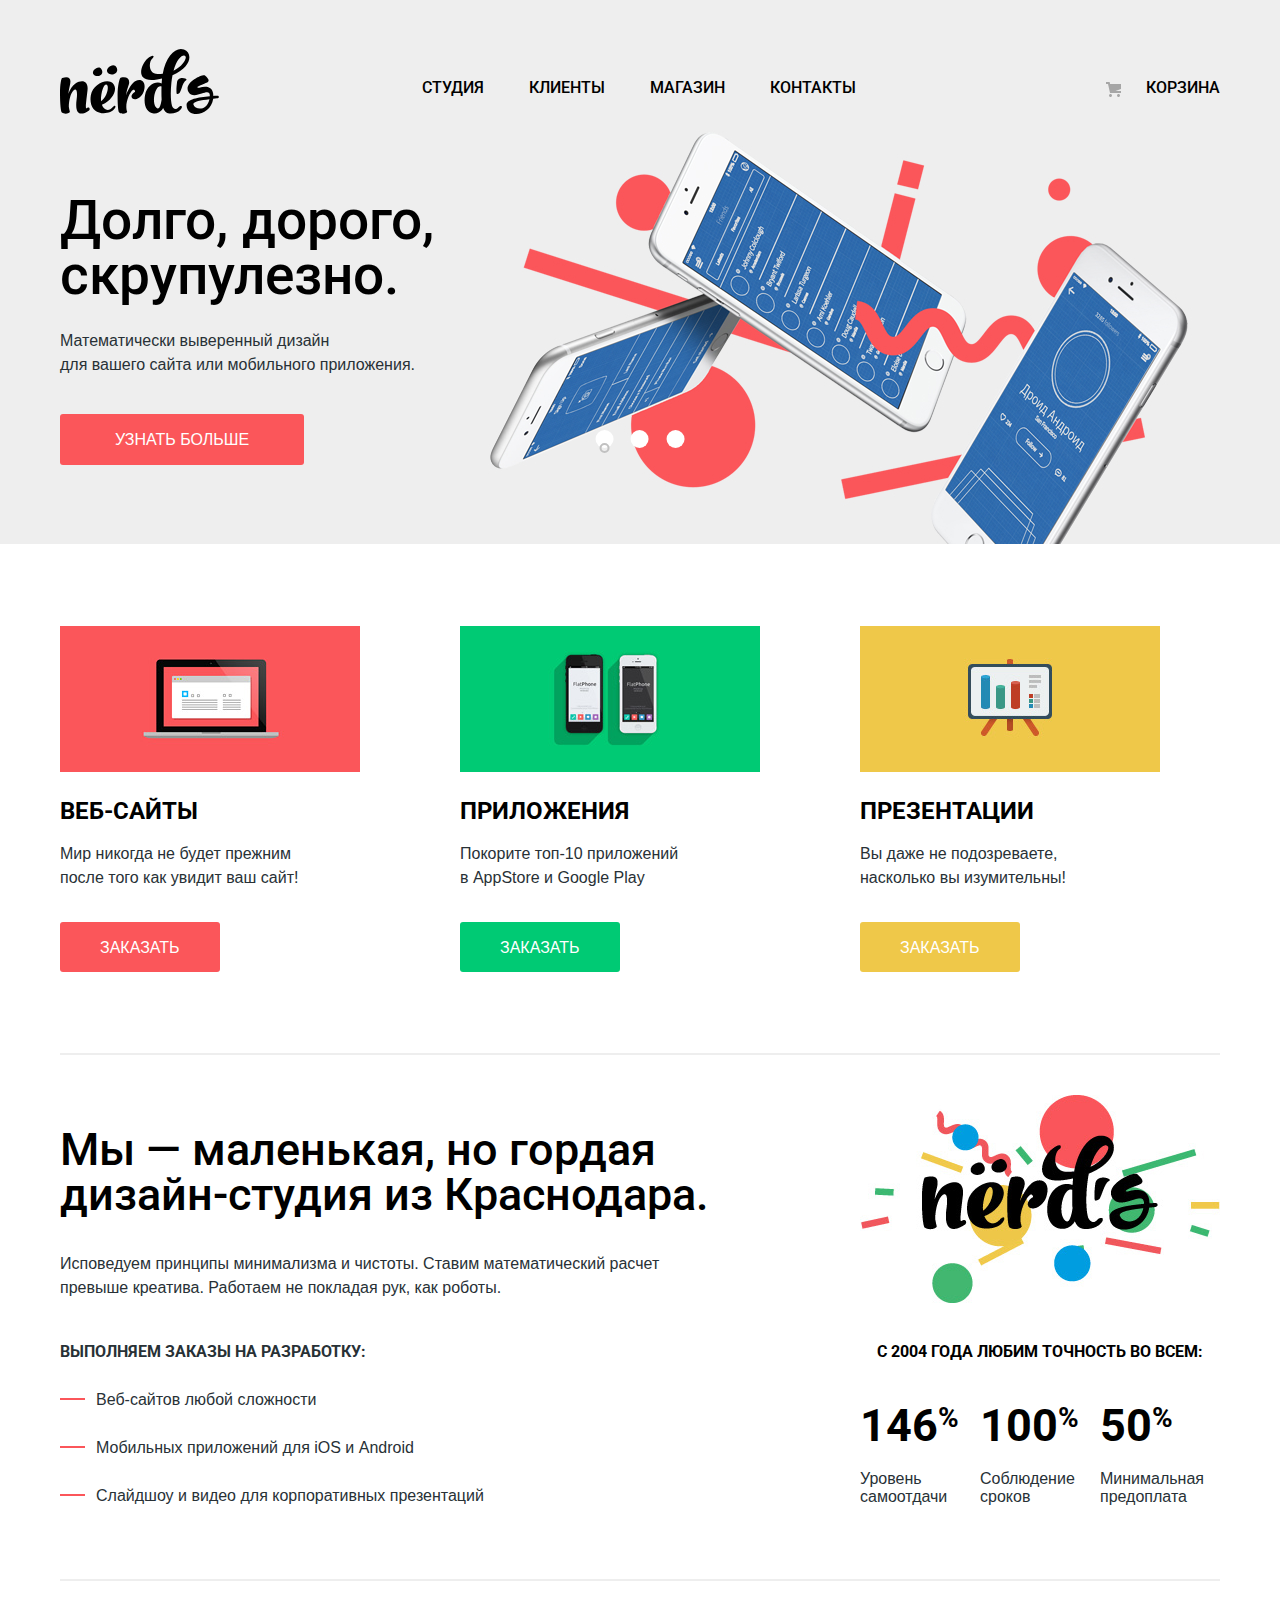
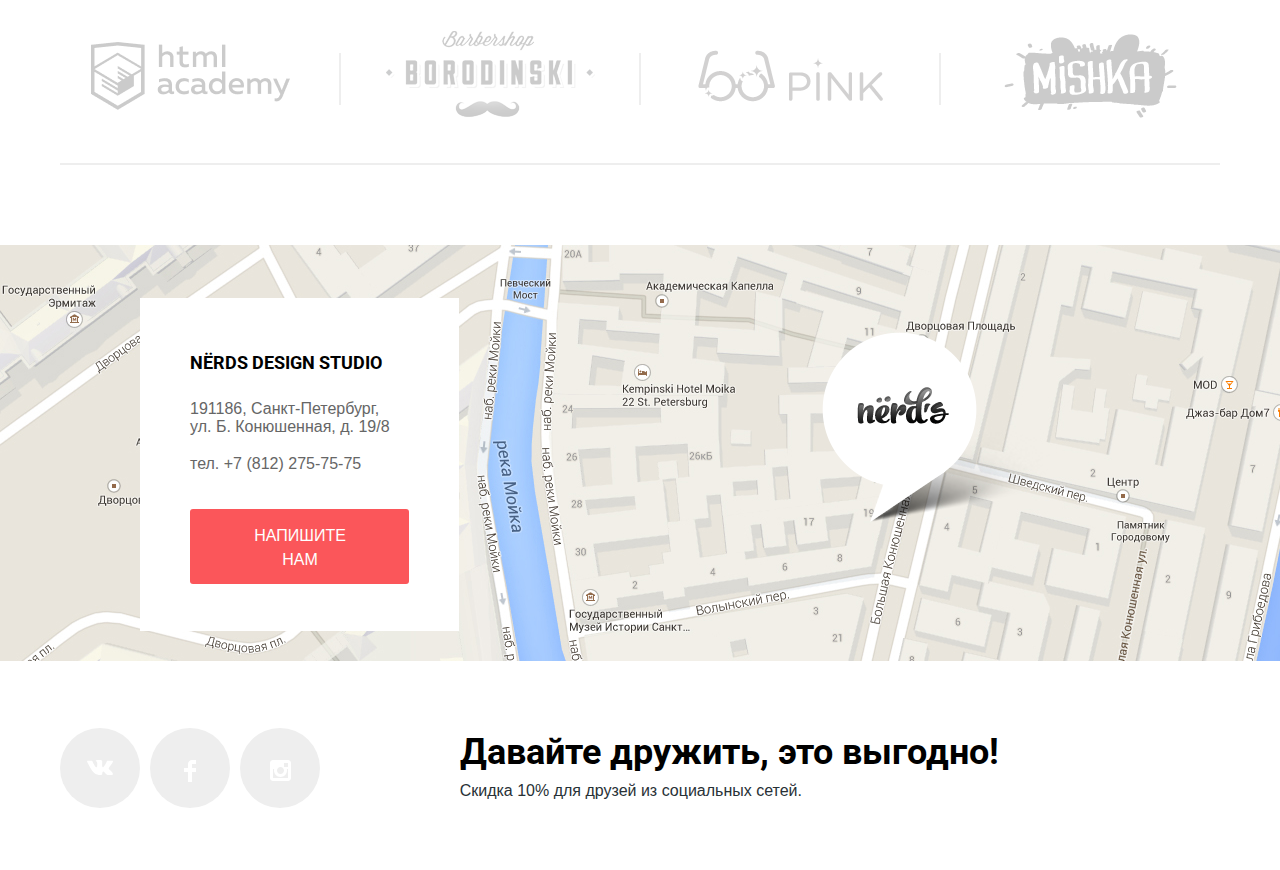
==== index.html @ 80f2ece2 "Update index.html" ====
<!DOCTYPE html>
<html class="page" lang="ru">

<head>
  <!--================ Basic page needs ================-->
  <meta charset="utf-8">
  <title>Нёрдс. Дизайн студия</title>
  <!--================ Favicon ================-->
  <link rel="icon" href="favicon.ico">
  <link rel="icon" href="favicon/icon.svg" type="image/svg+xml">
  <link rel="apple-touch-icon" href="favicon/180.png">
  <link rel="manifest" href="manifest.webmanifest">

  <!--================ Google web fonts ================-->
  <link rel="preconnect" href="https://fonts.gstatic.com">
  <link rel="stylesheet"
    href="https://fonts.googleapis.com/css2?family=Roboto:ital,wght@0,400;0,500;0,700;1,400;1,500;1,700&display=swap">

  <!--================ Vendor CSS ================-->
  <link href="css/normalize.min.css" rel="stylesheet">
  <link href="css/style.min.css" rel="stylesheet">

</head>

<body class="page-body">

  <!--================ Header ================-->
  <header class="main-header">
    <div class="container">
      <div class="main-header-menu">
        <a class="main-header-logo">
          <img src="img/logo.svg" width="159" height="65" alt="Дизайн Студия Нёрдс">
        </a>
        <!--================ Navigation ================-->
        <nav class="main-navigation">
          <ul class="site-navigation list-reset">
            <li>
              <a href="#">Студия</a>
            </li>
            <li>
              <a href="#">Клиенты</a>
            </li>
            <li>
              <a href="products.html">Магазин</a>
            </li>
            <li>
              <a href="#">Контакты</a>
            </li>
          </ul>
        </nav>
        <a class="cart-link" href="#">Корзина</a>
      </div>

      <!--================ End Navigation ================-->


      <!--================ Slider secton ================-->

      <section class="slider">
        <h1 class="visually-hidden">Дизайн студия Нёрдс</h1>
        <!--================ Revslider ================-->
        <div class="slides-list">
          <div class="slide-item slide-img1 slide-item-active">
            <!--================ Image will be on background ================-->
            <p class="slide-title">Долго, дорого, скрупулезно.</p>
            <p class="slide-description">Математически выверенный дизайн для&nbsp;вашего&nbsp;сайта или мобильного
              приложения.
            </p>
            <a class="button button-slide" href="#">Узнать больше</a>
          </div>
          <div class="slide-item slide-img2 ">
            <!--================ Image will be on background ================-->
            <p class="slide-title">Любим&nbsp;математику как&nbsp;никто&nbsp;другой</p>
            <p class="slide-description">Никакого&nbsp;креатива,&nbsp;только&nbsp;математические&nbsp;формулы для
              расчета идеальных
              пропорций</p>
            <a class="button button-slide" href="#">Узнать больше</a>
          </div>
          <div class="slide-item slide-img3">
            <!--================ Image will be on background ================-->
            <p class="slide-title">Только ночь, только&nbsp;хардкор</p>
            <p class="slide-description">Работать днем, как все? Мы против этого. Ближе&nbsp;к&nbsp;полуночи работа
              только
              начинается.</p>
            <a class="button button-slide" href="#">Узнать больше</a>
          </div>
        </div>
        <ul class="slider-nav-list list-reset">
          <li><button class="slider-nav-item slider-nav-item-active" type="button"></button></li>
          <li><button class="slider-nav-item" type="button"></button></li>
          <li><button class="slider-nav-item" type="button"></button></li>
        </ul>

        <!--================ End Revslider ================-->
      </section>
      <!--================ End Slider secton ================-->
    </div>
  </header>
  <!--================ End Header ================-->
  <!--================ Main ================-->
  <main class="main-container container">

    <!--================ About secton ================-->
    <section class="about">
      <h2 class="visually-hidden">О нас</h2>
      <ul class="about-list list-reset">
        <li class="about-item">
          <div class="about-image"><img src="img/feature1.png" width="300" height="146" alt="Веб сайты"></div>
          <p class="about-title">Веб-сайты</p>
          <p>Мир никогда не будет прежним после&nbsp;того как увидит ваш сайт!</p>
          <a class="button feature-button" href="#">Заказать</a>
        </li>
        <li class="about-item">
          <div class="about-image"><img src="img/feature2.png" width="300" height="146" alt="Приложения"></div>
          <p class="about-title">Приложения</p>
          <p>Покорите топ-10 приложений в&nbsp;AppStore и
            Google Play
          </p>
          <a class="button button-green feature-button" href="#">Заказать</a>
        </li>
        <li class="about-item">
          <div class="about-image"><img src="img/feature3.png" width="300" height="146" alt="Презентации"></div>
          <p class="about-title">Презентации</p>
          <p>Вы даже не подозреваете, насколько&nbsp;вы изумительны!</p>
          <a class="button button-yellow feature-button" href="#">Заказать</a>
        </li>
      </ul>
    </section>
    <!--================ End About secton ================-->

    <!--================ Features secton ================-->
    <section class="features">
      <div class="features-container">
        <h2 class="visually-hidden">Преимущества</h2>
        <p class="feature-title">Мы — маленькая, но гордая дизайн-студия из Краснодара.</p>
        <p>Исповедуем принципы минимализма и чистоты. Ставим математический расчет превыше креатива. Работаем не
          покладая рук, как роботы.</p>
        <p class="feature-title-small">Выполняем заказы на разработку:</p>
        <ul class="features-list list-reset">
          <li class="feature-item">Веб-сайтов любой сложности</li>
          <li class="feature-item">Мобильных приложений для iOS и Android</li>
          <li class="feature-item">Слайдшоу и видео для корпоративных презентаций</li>
        </ul>
      </div>
      <div class="achievements">
        <div class="logo-content"><img src="img/logo2.jpg" width="360" height="208" alt="Наши достижения"></div>
        <p>с 2004 ГОДА ЛЮБИМ ТОЧНОСТЬ ВО ВСЕМ:</p>
        <dl class="achievements-list">
          <dt>146<sup>%</sup></dt>
          <dd>Уровень самоотдачи</dd>
          <dt>100<sup>%</sup></dt>
          <dd>Соблюдение сроков</dd>
          <dt>50<sup>%</sup></dt>
          <dd>Минимальная предоплата</dd>
        </dl>
      </div>
    </section>
    <!--================ End Features secton ================-->

    <!--================ Partners secton ================-->
    <section class="partners">
      <h2 class="visually-hidden">Наши партнеры</h2>
      <ul class="partners-list list-reset">
        <li class="partner-item">
          <a href="https://htmlacademy.ru/intensive/htmlcss"><img src="img/partner1.png" width="199" height="68"
              alt="HTML Академия"></a>
        </li>
        <li class="partner-item">
          <a href="#"><img src="img/partner2.png" width="209" height="90" alt="Барбершоп Бородинский"></a>
        </li>
        <li class="partner-item">
          <a href="#"><img src="img/partner3.png" width="185" height="52" alt="Pink"></a>
        </li>
        <li class="partner-item">
          <a href="#"><img src="img/partner4.png" width="173" height="84" alt="Mishka"></a>
        </li>
      </ul>
    </section>
    <!--================ End Partners secton ================-->

  </main>
  <!--================ End Main ================-->
  <!--================ Footer ================-->
  <footer class="main-footer">
    <!--==== Google map on background ======-->
    <h2 class="visually-hidden">Контакты</h2>
    <div class="footer-map-container">
      <div class="footer-map"></div>
      <div class="footer-marker"></div>
      <div class="live-map"><iframe
          src="https://www.google.com/maps/embed?pb=!1m18!1m12!1m3!1d1998.6037872533273!2d30.320858716096975!3d59.93871648187614!2m3!1f0!2f0!3f0!3m2!1i1024!2i768!4f13.1!3m3!1m2!1s0x4696310fca145cc1%3A0x42b32648d8238007!2z0JHQvtC70YzRiNCw0Y8g0JrQvtC90Y7RiNC10L3QvdCw0Y8g0YPQuy4sIDE5LzgsINCh0LDQvdC60YIt0J_QtdGC0LXRgNCx0YPRgNCzLCDQoNC-0YHRgdC40Y8sIDE5MTE4Ng!5e0!3m2!1sru!2ssi!4v1614347721164!5m2!1sru!2ssi"
          height="416" style="border:0;" allowfullscreen="" loading="lazy"></iframe></div>
      <div class="footer-contacts ">
        <div class="footer-wrap ">
          <p class="footer-title">NЁRDS DESIGN STUDIO</p>
          <p class="footer-address">191186, Санкт-Петербург, &nbsp; &nbsp; ул. Б. Конюшенная, д. 19/8</p>
          <a class="footer-phone" href="tel:+78122757575">тел. +7 (812) 275-75-75</a>
          <a class="button button-contact" href="form.html">НАПИШИТЕ НАМ</a>
        </div>
      </div>
    </div>
    <!--==== Social icons ======-->
    <div class="footer-social container">
      <ul class="footer-list list-reset">
        <li class="social-button list-reset"><a href="#" aria-label="Вконтакте">
            <svg width="27" height="15" viewbox="0 0 27 15" fill="none" xmlns="http://www.w3.org/2000/svg">
              <path
                d="M16.138 11.51C17.094 11.201 18.318 13.55 19.621 14.449C20.599 15.13 21.348 14.983 21.348 14.983L24.821 14.933C24.821 14.933 26.636 14.821 25.778 13.379C25.707 13.259 25.275 12.31 23.193 10.357C21.016 8.31404 21.311 8.64504 23.932 5.11304C25.529 2.96004 26.168 1.64504 25.968 1.08504C25.776 0.546037 24.603 0.686037 24.603 0.686037L20.69 0.713037C20.309 0.714037 19.986 0.832037 19.839 1.22804C19.836 1.23204 19.218 2.89404 18.394 4.30704C16.653 7.29604 15.958 7.45504 15.67 7.26804C15.009 6.83504 15.176 5.53104 15.176 4.60404C15.176 1.70704 15.608 0.499037 14.33 0.187037C13.903 0.0830374 13.591 0.0150374 12.502 0.00503741C11.11 -0.0159626 9.92797 0.00503743 9.25797 0.334037C8.81297 0.557037 8.47197 1.04604 8.67897 1.07404C8.93897 1.10904 9.52197 1.23404 9.83397 1.66004C10.235 2.21204 10.223 3.44904 10.223 3.44904C10.223 3.44904 10.452 6.86004 9.68297 7.28304C9.15497 7.57304 8.43297 6.98104 6.87997 4.26704C6.08697 2.87904 5.48797 1.34504 5.48797 1.34504C5.48797 1.34504 5.37197 1.06004 5.16197 0.904037C4.91197 0.719037 4.56197 0.660037 4.56197 0.660037L0.84797 0.684037C0.84797 0.684037 0.28997 0.700037 0.0849697 0.946037C-0.0970303 1.16404 0.0699697 1.61404 0.0699697 1.61404C0.0699697 1.61404 2.97897 8.49504 6.27297 11.961C9.29297 15.143 12.725 14.932 12.725 14.932H14.28C14.28 14.932 14.749 14.878 14.989 14.62C15.213 14.38 15.203 13.929 15.203 13.929C15.203 13.929 15.172 11.82 16.138 11.51Z"
                fill="white" />
            </svg>
          </a>
        </li>
        <li class="social-button"><a href="#" aria-label="Facebook">
            <svg width="12" height="22" viewbox="0 0 12 22" fill="none" xmlns="http://www.w3.org/2000/svg">
              <path d="M12 4V0H8C5.79086 0 4 1.79086 4 4V8H0V12H4V22H8V12H12V8H8V4H12Z" fill="white" />
            </svg>
          </a></li>
        <li class="social-button"><a href="#" aria-label="Instagram">
            <svg width="21" height="21" viewbox="0 0 21 21" fill="none" xmlns="http://www.w3.org/2000/svg">
              <path fill-rule="evenodd" clip-rule="evenodd"
                d="M3 0H18C19.65 0 21 1.35 21 3V18C21 19.65 19.65 21 18 21H3C1.35 21 0 19.65 0 18V3C0 1.35 1.35 0 3 0ZM14 10.5C14 8.57 12.43 7 10.5 7C8.57 7 7 8.57 7 10.5C7 12.43 8.57 14 10.5 14C12.43 14 14 12.43 14 10.5ZM3 18V9H4.181C4.0626 9.49127 4.00186 9.99467 4 10.5C4 14.0899 6.91015 17 10.5 17C14.0899 17 17 14.0899 17 10.5C16.9986 9.99464 16.9379 9.49118 16.819 9H18V18H3ZM14 7H18V3H14V7Z"
                fill="white" />
            </svg>
          </a></li>
      </ul>
      <div class="footer-text">
        <h3>Давайте дружить, это выгодно!</h3>
        <p>Скидка 10% для друзей из социальных сетей.</p>
      </div>
    </div>
  </footer>
  <!--================ End Footer ================-->

  <!--================ Popup ================-->
  <section class="popup hide-popup">
    <div class="popup-wrap">
      <h2>Напишите нам</h2>
      <form class="contact-form" action="https://echo.htmlacademy.ru" method="post">
        <div class="form-line">
          <div class="input-wrap">
            <label for="form-name">Ваше имя:</label>
            <input class="form-input form-name" id="form-name" type="text" name="form-name" placeholder="Имя Фамилия">
          </div>
          <div class="input-wrap">
            <label for="form-email">Ваш email:</label>
            <input class="form-input form-email" id="form-email" type="email" name="form-email"
              placeholder="email@example.com">
          </div>
        </div>
        <div class="form-message">
          <label for="form-message">Текст письма:</label>
          <textarea class="form-input form-message-field" minlength="20" id="form-message" rows="5" name="form-message"
            placeholder="В свободной форме"></textarea>
        </div>
        <button class="button button-send" type="submit">Отправить</button>
      </form>
      <button class="popup-close" type="button"></button>
    </div>
  </section>
  <!--================ End Popup ================-->
  <!--================ Vendor JS ================-->
  <script src="js/script.min.js"></script>
</body>

</html>
---- css/style.min.css ----
:root{--basic-black:#000000;--basic-dark:#283136;--basic-grey:#eeeeee;--basic-extra-grey:#666666;--basic-extra-dark-grey:#444444;--basic-filter-range:#D7DCDF;--basic-white:#ffffff;--basic-green:#00CA74;--basic-yellow:#EFC849;--basic-red:#FB565A;--basic-red-hover:#E74246;--basic-red-active:#D7373B;--basic-green-hover:#00BC6C;--basic-green-active:#00AA62;--basic-yellow-hover:#EAB534;--basic-yellow-active:#E5A722;--basic-white-opacity:rgba(255, 255, 255, 0.3);--basic-black-opacity:rgba(0, 0, 0, 0.3);--basic-shadow:rgba(0, 1, 1, 0.1);--basic-extra-shadow:rgba(0, 0, 0, 0.4);--basic-product-box-shadow:rgba(0, 1, 1, 0.25);--basic-pagination-active:rgba(0, 1, 1, 0.1);--basic-grey-hover:#DFDFDF;--basic-grey-active:#D5D5D5;--basic-slider-nav:#C1C1C1}body{width:100%;margin:0 auto;padding:0;font-family:Roboto,Arial,sans-serif;font-size:16px;line-height:24px;font-weight:400;color:var(--basic-dark);background-color:var(--basic-white);display:-ms-grid;display:grid;-ms-grid-rows:-webkit-min-content 1fr -webkit-min-content;-ms-grid-rows:min-content 1fr min-content;grid-template-rows:-webkit-min-content 1fr -webkit-min-content;grid-template-rows:min-content 1fr min-content;-ms-flex-line-pack:start;align-content:start;min-height:100vh}@font-face{font-family:Roboto;font-weight:400;font-style:normal;src:local("Roboto"),url(fonts/roboto.woff2) format("woff2"),url(fonts/roboto.woff) format("woff")}@font-face{font-family:"Roboto Bold";font-weight:700;font-style:normal;src:local("Roboto Bold"),url(fonts/robotobold.woff2) format("woff2"),url(fonts/robotobold.woff) format("woff")}@font-face{font-family:"Roboto Medium";font-weight:500;font-style:normal;src:local("Roboto Medium"),url(fonts/robotomedium.woff2) format("woff2"),url(fonts/robotomedium.woff) format("woff")}a{text-decoration:none}img{max-width:100%;height:auto}*,::after,::before,html{-webkit-box-sizing:border-box;box-sizing:border-box}.visually-hidden{position:absolute;width:1px;height:1px;margin:-1px;border:0;padding:0;white-space:nowrap;-webkit-clip-path:inset(100%);clip-path:inset(100%);clip:rect(0 0 0 0);overflow:hidden}.list-reset{margin:0;padding:0;list-style:none}.container{width:1160px;margin:0 auto}.main-header{background-color:var(--basic-grey)}.main-header-logo:focus,.main-header-logo:hover{opacity:.7}.main-header-logo:active{opacity:.3}.site-navigation{display:-webkit-box;display:-ms-flexbox;display:flex;-ms-flex-wrap:wrap;flex-wrap:wrap;padding-top:25px}.site-navigation li{margin-right:45px;margin-bottom:17px}.site-navigation li:last-child{margin-right:0}.cart-link,.main-navigation{margin:0;padding:0;line-height:30px;font-weight:500;color:var(--basic-black);text-transform:uppercase;position:relative}.cart-link{display:-webkit-box;display:-ms-flexbox;display:flex;padding-top:25px;padding-left:46px;-webkit-transition:color .35s ease-in-out;-o-transition:color .35s ease-in-out;transition:color .35s ease-in-out}.cart-link::before{content:' ';background-image:url(../img/cart-icon.svg);background-size:cover;height:15px;width:15px;position:absolute;left:6px;top:34px}.main-header-menu{display:-ms-grid;display:grid;-ms-grid-columns:164px 198px 1fr 198px -webkit-min-content;-ms-grid-columns:164px 198px 1fr 198px min-content;grid-template-columns:164px 1fr -webkit-min-content;grid-template-columns:164px 1fr min-content;margin:0 auto;padding-top:48px;-webkit-column-gap:198px;-moz-column-gap:198px;column-gap:198px}.menu-active{padding-bottom:20px;border-bottom:2px solid var(--basic-red)}.site-navigation-current a:not([href]){border-bottom:1px solid var(--basic-red);padding-bottom:12px}.site-navigation a{color:var(--basic-black);-webkit-transition:color .35s ease-in-out;-o-transition:color .35s ease-in-out;transition:color .35s ease-in-out}.cart-link:focus,.cart-link:hover,.site-navigation a:focus,.site-navigation a:hover{color:var(--basic-red)}.cart-link:active,.site-navigation a:active{color:var(--basic-black);opacity:.3}.slider{position:relative}.slides-list{position:relative}.slide-title{color:var(--basic-black);font-weight:500;font-size:55px;line-height:55px;margin:0}.slide-item{position:relative;margin:0;padding-top:72px;padding-bottom:79px;padding-right:66%;background-color:var(--basic-grey);background-repeat:no-repeat;background-size:760px 431px;background-position:99% -7px;display:none}.slide-item-active{display:block}.slide-description{padding-bottom:37px;margin:0;padding-top:26px}.slide-img1{background-image:url(../img/slide1.jpg)}.slide-img2{background-image:url(../img/slide2.jpg)}.slide-img3{background-image:url(../img/slide3.jpg)}.slider-nav-list{position:absolute;bottom:90px;left:50%;-webkit-transform:translate(-50%);-ms-transform:translate(-50%);transform:translate(-50%)}.slider-nav-list li{display:inline-block;vertical-align:center;margin-right:13px}.slider-nav-item{height:18px;width:18px;background-color:var(--basic-white);border-radius:50%;text-align:center;cursor:pointer;border:none}.slider-nav-list li:last-child{margin-right:0}.slider-nav-item-active:before{position:absolute;content:"";height:10px;width:10px;left:4px;top:13px;border-radius:50%;border:2px solid var(--basic-slider-nav)}.about{border-bottom:2px solid var(--basic-grey);padding-bottom:81px}.about-list{display:-ms-grid;display:grid;-ms-grid-columns:300px 100px 300px 100px 300px;grid-template-columns:300px 300px 300px;-webkit-column-gap:100px;-moz-column-gap:100px;column-gap:100px;padding-top:82px}.about-title{color:var(--basic-black);font-weight:700;font-size:24px;line-height:30px;margin:0;margin-top:17px;text-transform:uppercase}.button{display:inline-block;vertical-align:center;text-align:center;color:var(--basic-white);vertical-align:middle;text-transform:uppercase;background-color:var(--basic-red);border:none;border-radius:3px;padding:17px 40px 15px 39px;cursor:pointer;-webkit-transition:background-color .35s ease-in-out;-o-transition:background-color .35s ease-in-out;transition:background-color .35s ease-in-out}.button:focus,.button:hover{background-color:var(--basic-red-hover)}.button:active{color:var(--basic-white-opacity);background-color:var(--basic-red-active);-webkit-box-shadow:inset 0 3px 0 var(--basic-shadow);box-shadow:inset 0 3px 0 var(--basic-shadow)}.feature-button{margin-top:16px;padding:14px 40px 12px 40px}.button-product{padding:17px 72px 15px 72px;position:absolute;bottom:44px}.button-yellow{background-color:var(--basic-yellow)}.button-yellow:focus,.button-yellow:hover{color:var(--basic-white);background-color:var(--basic-yellow-hover)}.button-yellow:active{color:var(--basic-white-opacity);background-color:var(--basic-yellow-active);-webkit-box-shadow:inset 0 3px 0 var(--basic-shadow);box-shadow:inset 0 3px 0 var(--basic-shadow)}.button-green{background-color:var(--basic-green)}.button-green:focus,.button-green:hover{color:var(--basic-white);background-color:var(--basic-green-hover)}.button-green:active{color:var(--basic-white-opacity);background-color:var(--basic-green-active);-webkit-box-shadow:inset 0 3px 0 var(--basic-shadow);box-shadow:inset 0 3px 0 var(--basic-shadow)}.button-contact{padding:15px 44px 12px 45px;margin-top:33px}.button-send{width:260px;margin-top:44px}.button-slide{padding:14px 55px 13px 55px}.button-filter{color:var(--basic-black);background-color:var(--basic-grey);padding:17px 88px 15px 88px}.button-filter:focus,.button-filter:hover{color:var(--basic-black);background-color:var(--basic-grey-hover)}.button-filter:active{color:var(--basic-black-opacity);background-color:var(--basic-grey-active);-webkit-box-shadow:inset 0 3px 0 var(--basic-shadow);box-shadow:inset 0 3px 0 var(--basic-shadow)}.features{display:-ms-grid;display:grid;-ms-grid-columns:2fr 140px 1fr;grid-template-columns:2fr 1fr;grid-gap:140px;margin:0 auto;padding:0;padding-top:40px;border-bottom:2px solid var(--basic-grey);padding-bottom:47px}.feature-title-small{padding:24px 0 8px 0}.feature-title{color:var(--basic-black);font-weight:500;font-size:45px;line-height:45px;margin-top:32px;margin-bottom:35px}.achievements p,.feature-title-small{font-weight:700;text-transform:uppercase}.features-list{position:relative}.features-list li{padding-left:11px}.features-list li::before{display:inline-block;vertical-align:center;content:"";width:25px;height:2px;background:var(--basic-red);position:relative;left:-11px;top:-5px}.feature-item{padding-bottom:24px}.achievements p{color:var(--basic-black);padding-top:14px;text-align:center}.achievements-list dt{font-weight:700;font-size:45px;line-height:64px;text-align:left;color:var(--basic-black)}.achievements-list sup{font-size:62%}.achievements-list{width:360px;display:-ms-grid;display:grid;-ms-grid-columns:1fr 0 1fr 0 1fr;grid-template-columns:repeat(3,1fr);gap:12px 0;padding-top:14px}.achievements-list dt{-ms-grid-row:1;-ms-grid-row-span:1;grid-row:1/2}.achievements-list dd{line-height:18px;margin:0}.partners{margin:0 auto;padding:50px 0 35px 0;border-bottom:2px solid var(--basic-grey);margin-bottom:25px}.partner-item{display:-webkit-box;display:-ms-flexbox;display:flex;-webkit-box-pack:center;-ms-flex-pack:center;justify-content:center;-webkit-box-align:center;-ms-flex-align:center;align-items:center;position:relative}.partner-item img{opacity:.2;-webkit-transition:opacity .35s ease-in-out;-o-transition:opacity .35s ease-in-out;transition:opacity .35s ease-in-out}.partner-item:not(:last-child)::before{content:"";position:absolute;width:2px;height:52px;background:var(--basic-grey);right:-8%}.partner-item a:focus img,.partner-item a:hover img{opacity:1}.partner-item a:active img{opacity:.1}.partners-list{display:-ms-grid;display:grid;-ms-grid-columns:260px 40px 260px 40px 260px 40px 260px;grid-template-columns:repeat(4,260px);gap:40px;-webkit-box-align:center;-ms-flex-align:center;align-items:center}.footer-map-container{position:relative;max-width:1440px;margin:0 auto}.live-map iframe{width:100%}.footer-social{display:-ms-grid;display:grid;-ms-grid-columns:1fr 2fr;grid-template-columns:1fr 2fr;padding-top:67px}.footer-map{width:100%;height:416px;background-image:url(../img/map.jpg);background-color:var(--basic-grey-hover);background-repeat:no-repeat;background-size:cover}.live-map{position:absolute;top:0;left:0;z-index:2;width:100%}.footer-marker{content:"";position:absolute;top:87px;left:822px;z-index:1;background-image:url(../img/map-marker.png);background-repeat:no-repeat;background-size:cover;width:230px;height:190px}.footer-contacts{position:absolute;top:53px;left:140px;z-index:2;width:319px;background-color:var(--basic-white)}.footer-wrap{padding:50px 50px 47px 50px}.footer-title{color:var(--basic-black);font-weight:700;font-size:18px;line-height:30px;padding-bottom:15px;margin:0}.footer-address,.footer-phone{color:var(--basic-extra-grey);font-size:16px;line-height:18px;margin:0;margin-top:7px}.footer-address{margin-bottom:16px}.social-button a{display:block;height:80px;width:80px;background:var(--basic-grey);border-radius:50%;text-align:center;cursor:pointer;margin-right:10px;-webkit-transition:background .35s ease-in-out;-o-transition:background .35s ease-in-out;transition:background .35s ease-in-out}.social-button a:focus,.social-button a:hover{background:var(--basic-red)}.social-button a:active{background:var(--basic-red-active)}.social-button a:active svg{opacity:.3}.footer-text{margin-left:13px;margin-top:6px}.main-footer{position:relative;padding-top:55px;padding-bottom:52px}.footer-social h3{font-weight:700;font-size:36px;line-height:36px;color:var(--basic-black);margin:0}.footer-social p{line-height:22px;margin-top:10px}.footer-list{display:-webkit-box;display:-ms-flexbox;display:flex}.social-button svg{margin-top:32px}.popup{position:fixed;width:960px;margin:auto;left:50%;top:-100vh;-webkit-transform:translate(-50%,-50%);-ms-transform:translate(-50%,-50%);transform:translate(-50%,-50%);background:var(--basic-white);z-index:10;-webkit-box-shadow:0 20px 40px var(--basic-extra-shadow);box-shadow:0 20px 40px var(--basic-extra-shadow);-webkit-transition:top 1.35s ease-in-out;-o-transition:top 1.35s ease-in-out;transition:top 1.35s ease-in-out}.popup-wrap{padding:62px 100px 84px 100px;position:relative}.popup-wrap h2{margin:0;font-weight:700;font-size:45px;line-height:53px;color:var(--basic-black)}.popup form{padding-top:37px}.show-popup{top:50vh}.hide-popup{top:-100vh}.form-message label,.input-wrap label{line-height:18px;font-weight:700;color:var(--basic-black)}.input-wrap{width:360px}.form-line{display:-webkit-box;display:-ms-flexbox;display:flex;-webkit-box-pack:justify;-ms-flex-pack:justify;justify-content:space-between}.form-line input{width:360px;height:50px}.form-input,.form-message-field{border:2px solid var(--basic-filter-range);-webkit-box-sizing:border-box;box-sizing:border-box;border-radius:3px;padding:16px;margin-top:4px}.invalid-value{border:2px solid var(--basic-red);color:var(--basic-red)}.input-wrap input:focus{border:2px solid var(--basic-black);color:var(--basic-extra-dark-grey)}.form-message textarea:focus{border:2px solid var(--basic-black);color:var(--basic-extra-dark-grey)}.form-message{display:block;padding-top:34px}.form-message textarea{width:760px;height:118px;resize:none}.popup-close{position:absolute;right:90px;top:78px;width:21px;height:21px;background-image:url(../img/close-cross.svg);background-repeat:no-repeat;background-position:0 0;opacity:.3;cursor:pointer;border:none;background-color:#fff;-webkit-transition:opacity .35s ease-in-out;-o-transition:opacity .35s ease-in-out;transition:opacity .35s ease-in-out}.popup-close:focus,.popup-close:hover{opacity:1}.popup-close:active{opacity:.1}.product-page-wrap{display:-ms-grid;display:grid;-ms-grid-columns:260px 140px 1fr;grid-template-columns:260px 1fr;gap:140px;padding-top:37px}.page-title{padding-bottom:71px;padding-top:34px;margin:0}h1{font-weight:500;font-size:55px;line-height:55px;color:var(--basic-black);text-align:center}.product-title,.small-title{font-weight:700;font-size:18px;line-height:30px;color:var(--basic-black);text-transform:uppercase;opacity:1}.product-title{-webkit-transition:color .35s ease-in-out;-o-transition:color .35s ease-in-out;transition:color .35s ease-in-out}.product-title:focus,.product-title:hover{color:var(--basic-red);opacity:1}.product-title:active{color:var(--basic-black);opacity:.3}.sidebar{padding-top:18px}.range-filter{width:260px;margin-top:49px;margin-bottom:22px;position:relative}.range-control{height:80px;background-color:var(--basic-grey);border-radius:5px;margin-bottom:15px;padding-top:39px;padding-right:20px;padding-left:20px}.range-control .range-scale{height:2px;background:var(--basic-filter-range)}.range-control .range-bar{width:70%;height:2px;background:var(--basic-green)}.range-control .toggle{width:20px;height:20px;padding:0;border:8px solid var(--basic-white);background-color:var(--basic-extra-grey);border-radius:50%;-webkit-box-shadow:0 2px 1px 0 var(--basic-filter-range);box-shadow:0 2px 1px 0 var(--basic-filter-range);position:absolute;top:22%;cursor:pointer}.range-control .toggle-min{left:5%}.range-control .toggle-max{left:65%}.price-controls{display:-webkit-box;display:-ms-flexbox;display:flex;-webkit-box-pack:justify;-ms-flex-pack:justify;justify-content:space-between}.price-controls label{text-transform:uppercase}.price-controls input{width:80px;padding:10px;margin-left:10px;text-align:center;border:none;border-radius:5px;background:var(--basic-grey)}.filter fieldset{padding:0;margin:0;margin-bottom:30px;border:none}.fieldset-list{line-height:40px;padding-top:6px;padding-bottom:6px}.filter-input-checkbox:checked:focus+label::before,.filter-input:focus+label::before{opacity:1}.filter-input-radio:checked:focus+label::before,.filter-input-radio:focus+label::before{opacity:1}.products-filter li{color:var(--basic-black);font-size:14px;line-height:18px;text-transform:uppercase;text-align:center;display:inline;padding-right:20px}.products-filter li>:not(.products-filter-current){opacity:.3;color:var(--basic-black);-webkit-transition:opacity .35s ease-in-out;-o-transition:opacity .35s ease-in-out;transition:opacity .35s ease-in-out}.products-filter li>:not(.products-filter-current):hover{opacity:1}.products-filter{margin-top:20px}.filter-container{display:-ms-grid;display:grid;width:760px;-ms-grid-columns:1fr 40px 1fr;grid-template-columns:1fr 1fr;gap:40px;margin:0 auto;padding:0}.filter-option label{display:block;position:relative;cursor:pointer;-webkit-user-select:none;-moz-user-select:none;-ms-user-select:none;user-select:none}.filter-label{padding-left:35px}.filter-input-checkbox+label::before{content:"";position:absolute;left:0;top:7px;height:23px;width:25px;background-image:url(../img/checkbox-off.svg);background-repeat:no-repeat;background-position:0 0;opacity:.4}.filter-input-checkbox:checked+label::before{content:"";background-image:url(../img/checkbox-on.svg);opacity:.4}.filter-input-checkbox:checked:hover+label::before{opacity:1}.filter-input-checkbox:disabled+label{opacity:.1}.filter-input-radio+label::before{content:"";position:absolute;left:0;top:7px;height:25px;width:25px;background-image:url(../img/radio-off.svg);background-repeat:no-repeat;background-position:0 0;opacity:.4}.filter-label:hover::before{opacity:1}.filter-input-radio:checked+label::before{content:"";background-image:url(../img/radio-on.svg);opacity:.4}.filter-input-radio:disabled+label{opacity:.3}.sort-main{display:-webkit-box;display:-ms-flexbox;display:flex;-webkit-box-pack:justify;-ms-flex-pack:justify;justify-content:space-between}.products-filter-sort{display:-webkit-box;display:-ms-flexbox;display:flex;-webkit-box-align:center;-ms-flex-align:center;align-items:center;width:40px;-webkit-box-pack:justify;-ms-flex-pack:justify;justify-content:space-between}.filter-sort a>svg{opacity:.3;-webkit-transition:opacity .35s ease-in-out;-o-transition:opacity .35s ease-in-out;transition:opacity .35s ease-in-out}.filter-sort a>svg:hover{opacity:1}.filter-sort-active a>svg{opacity:1}.products-wrap{display:-ms-grid;display:grid;width:760px;-ms-grid-rows:auto 1fr auto;grid-template-rows:auto 1fr auto}.products-container{padding-top:32px}.products-list{display:-ms-grid;display:grid;width:760px;-ms-grid-columns:1fr 40px 1fr;grid-template-columns:1fr 1fr;margin-bottom:25px;gap:30px 40px}.product-item{width:358px;min-height:619px;position:relative;border-radius:5px;overflow:hidden}.product-details{background:var(--basic-grey);display:-webkit-box;display:-ms-flexbox;display:flex;overflow:auto;max-height:100%;-webkit-box-orient:vertical;-webkit-box-direction:normal;-ms-flex-direction:column;flex-direction:column;-webkit-box-pack:center;-ms-flex-pack:center;justify-content:center;-webkit-box-align:center;-ms-flex-align:center;align-items:center;padding:20px 40px 100px 40px;position:absolute;bottom:-100%;-webkit-transition:bottom .9s ease-in-out;-o-transition:bottom .9s ease-in-out;transition:bottom .9s ease-in-out}.product-content{overflow:auto}.product-item:hover .product-details{bottom:0}.product-item:hover{-webkit-box-shadow:0 6px 15px var(--basic-product-box-shadow);box-shadow:0 6px 15px var(--basic-product-box-shadow);-webkit-transition:box-shadow .9s ease-in-out;-o-transition:box-shadow .9s ease-in-out;-webkit-transition:-webkit-box-shadow .9s ease-in-out;transition:-webkit-box-shadow .9s ease-in-out;transition:box-shadow .9s ease-in-out;transition:box-shadow .9s ease-in-out,-webkit-box-shadow .9s ease-in-out}.product-content p{margin-bottom:30px;margin-top:13px}.product-img{display:-ms-grid;display:grid;-ms-grid-rows:auto 1fr;grid-template-rows:auto 1fr}.product-img svg{opacity:.12;-webkit-transition:opacity .35s ease-in-out;-o-transition:opacity .35s ease-in-out;transition:opacity .35s ease-in-out}.product-item:hover .product-img svg{opacity:1}.product-content p,.product-title p{line-height:18px;text-align:center}.pagination-list{padding-top:30px}.pagination-list li{display:inline-block;vertical-align:center;text-align:center;margin-right:7px;margin-bottom:7px;text-transform:uppercase}.pagination-item a{color:var(--basic-black);background-color:var(--basic-grey);width:50px;min-height:50px;display:-webkit-box;display:-ms-flexbox;display:flex;-webkit-box-pack:center;-ms-flex-pack:center;justify-content:center;-webkit-box-align:center;-ms-flex-align:center;align-items:center;border-radius:3px;-webkit-transition:background-color .35s ease-in-out;-o-transition:background-color .35s ease-in-out;transition:background-color .35s ease-in-out}.pagination-list li:last-child a{width:260px}.pagination-item a:focus,.pagination-item a:hover{background-color:var(--basic-grey-hover)}.pagination-item a:active{background-color:var(--basic-grey-active);-webkit-box-shadow:inset 0 3px 0 var(--basic-pagination-active);box-shadow:inset 0 3px 0 var(--basic-pagination-active)}.pagination-item-current a,.pagination-item-current a:active,.pagination-item-current a:focus,.pagination-item-current a:hover{color:var(--basic-black);background-color:var(--basic-white);border:3px solid var(--basic-grey-active);-webkit-box-sizing:border-box;box-sizing:border-box;border-radius:3px}
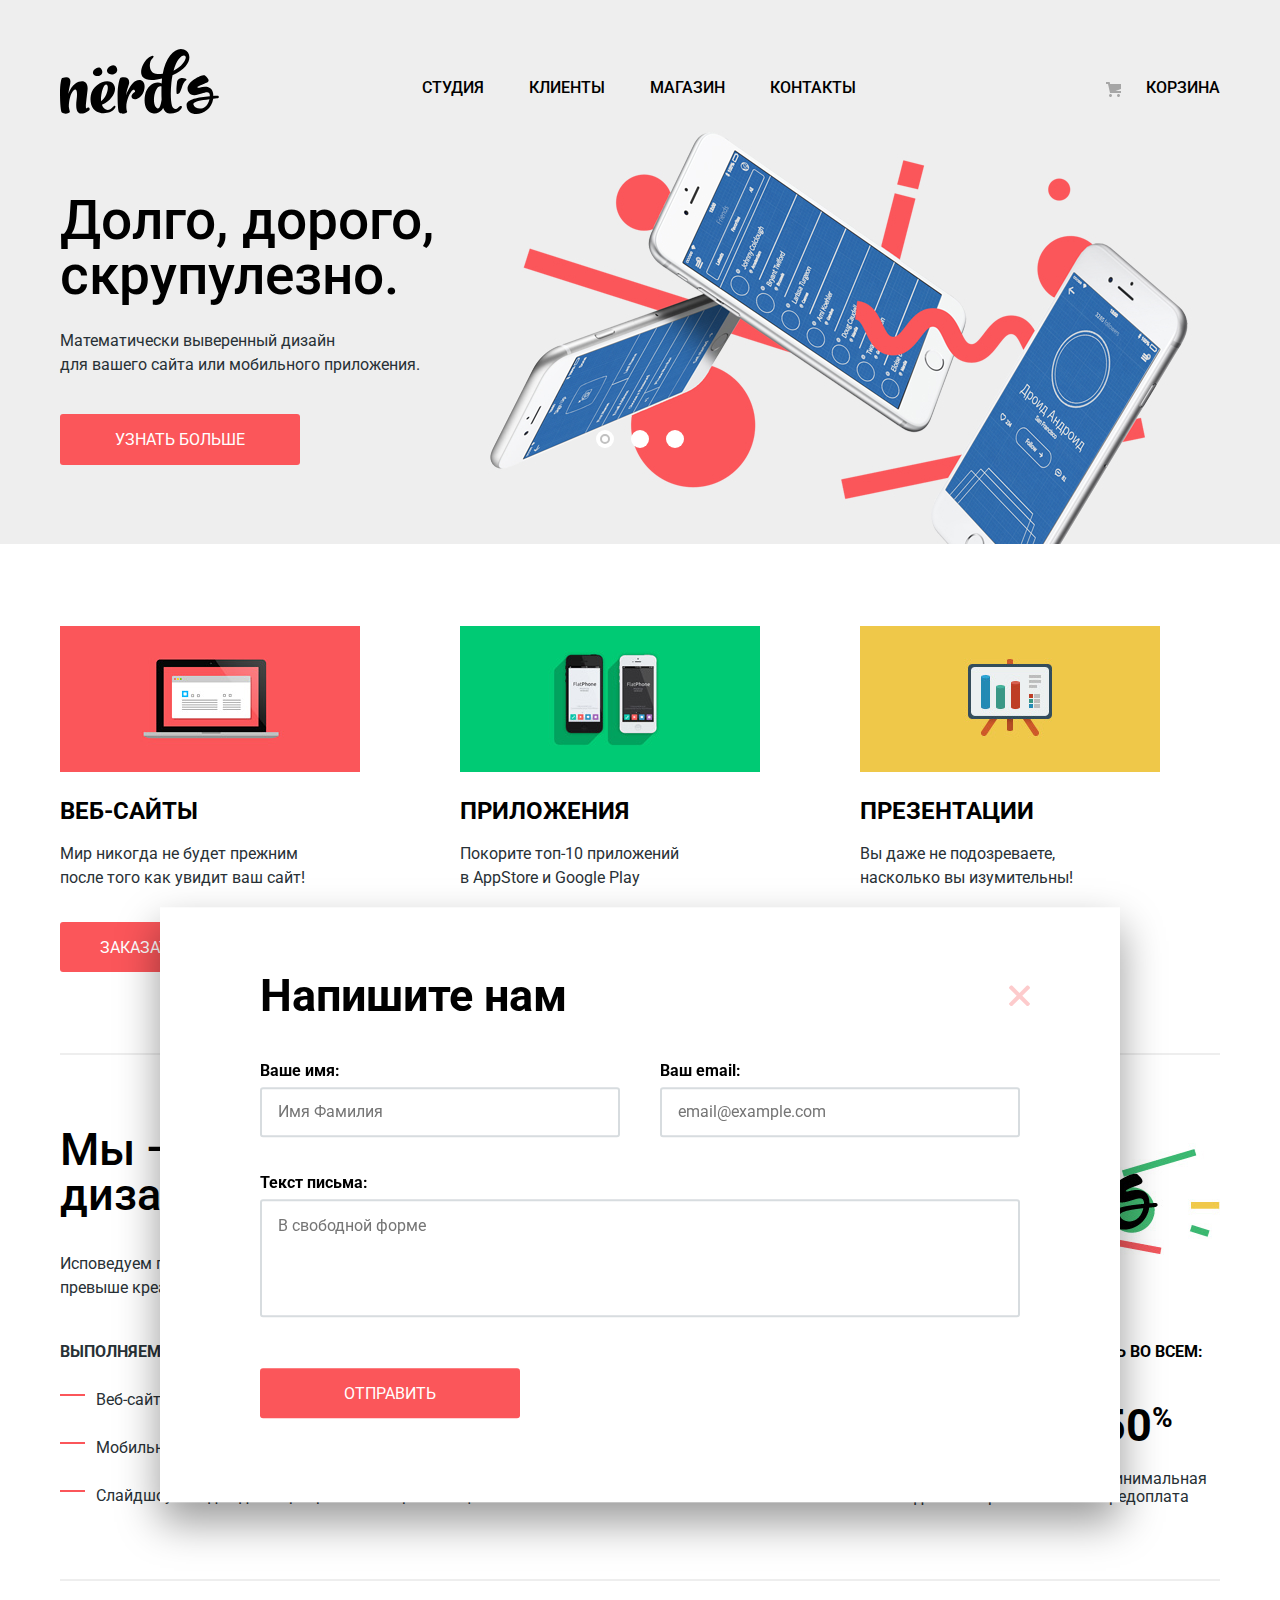
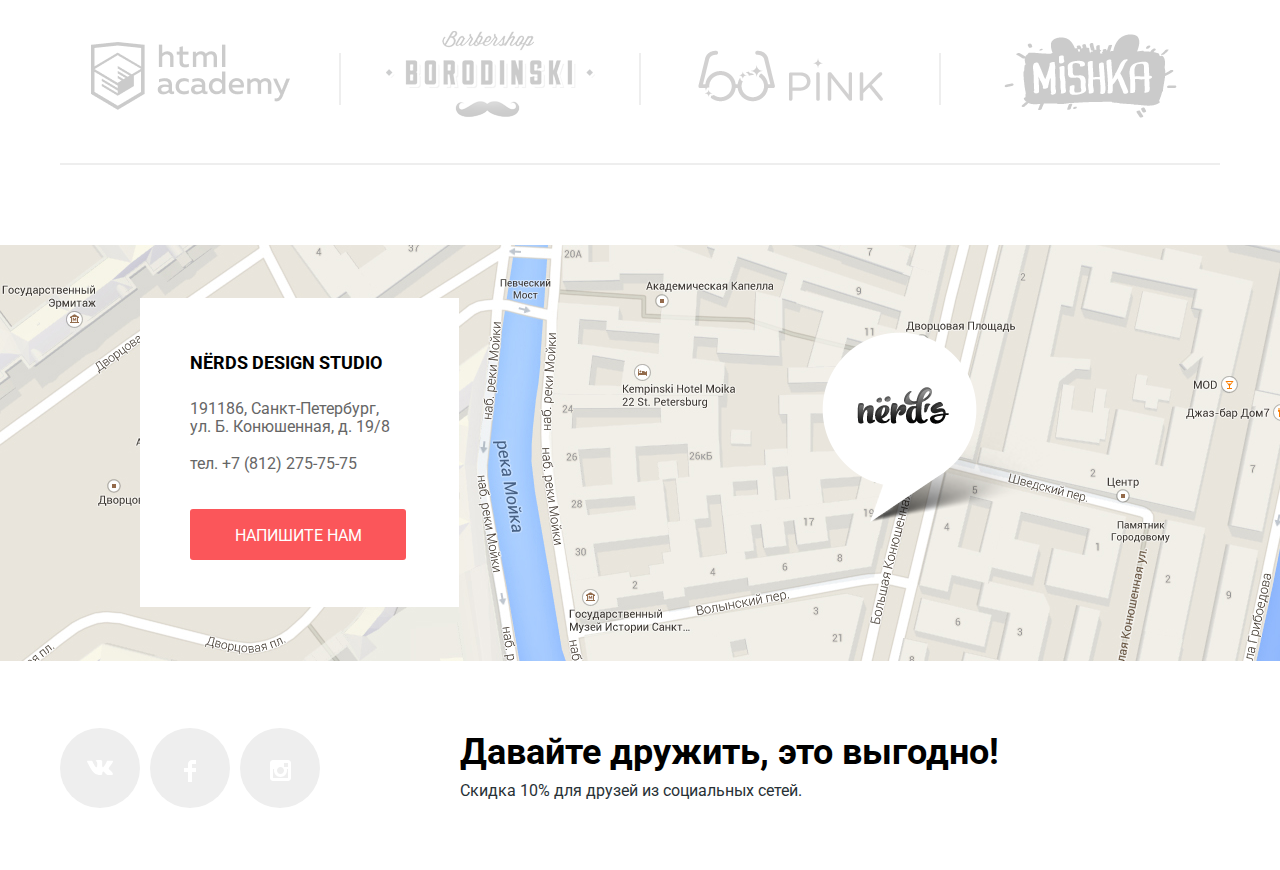
==== commit 4778cddb: "Update index.html" ====
--- a/index.html
+++ b/index.html
@@ -68,7 +68,7 @@
             </p>
             <a class="button button-slide" href="#">Узнать больше</a>
           </div>
-          <div class="slide-item slide-img2 ">
+          <div class="slide-item slide-img2">
             <!--================ Image will be on background ================-->
             <p class="slide-title">Любим&nbsp;математику как&nbsp;никто&nbsp;другой</p>
             <p class="slide-description">Никакого&nbsp;креатива,&nbsp;только&nbsp;математические&nbsp;формулы для
@@ -79,7 +79,8 @@
           <div class="slide-item slide-img3">
             <!--================ Image will be on background ================-->
             <p class="slide-title">Только ночь, только&nbsp;хардкор</p>
-            <p class="slide-description">Работать днем, как все? Мы против этого. Ближе&nbsp;к&nbsp;полуночи работа
+            <p class="slide-description">Работать днем, как все? Мы против этого. Ближе&nbsp;к&nbsp;полуночи
+              работа
               только
               начинается.</p>
             <a class="button button-slide" href="#">Узнать больше</a>
--- a/css/style.min.css
+++ b/css/style.min.css
@@ -1 +1 @@
-:root{--basic-black:#000000;--basic-dark:#283136;--basic-grey:#eeeeee;--basic-extra-grey:#666666;--basic-extra-dark-grey:#444444;--basic-filter-range:#D7DCDF;--basic-white:#ffffff;--basic-green:#00CA74;--basic-yellow:#EFC849;--basic-red:#FB565A;--basic-red-hover:#E74246;--basic-red-active:#D7373B;--basic-green-hover:#00BC6C;--basic-green-active:#00AA62;--basic-yellow-hover:#EAB534;--basic-yellow-active:#E5A722;--basic-white-opacity:rgba(255, 255, 255, 0.3);--basic-black-opacity:rgba(0, 0, 0, 0.3);--basic-shadow:rgba(0, 1, 1, 0.1);--basic-extra-shadow:rgba(0, 0, 0, 0.4);--basic-product-box-shadow:rgba(0, 1, 1, 0.25);--basic-pagination-active:rgba(0, 1, 1, 0.1);--basic-grey-hover:#DFDFDF;--basic-grey-active:#D5D5D5;--basic-slider-nav:#C1C1C1}body{width:100%;margin:0 auto;padding:0;font-family:Roboto,Arial,sans-serif;font-size:16px;line-height:24px;font-weight:400;color:var(--basic-dark);background-color:var(--basic-white);display:-ms-grid;display:grid;-ms-grid-rows:-webkit-min-content 1fr -webkit-min-content;-ms-grid-rows:min-content 1fr min-content;grid-template-rows:-webkit-min-content 1fr -webkit-min-content;grid-template-rows:min-content 1fr min-content;-ms-flex-line-pack:start;align-content:start;min-height:100vh}@font-face{font-family:Roboto;font-weight:400;font-style:normal;src:local("Roboto"),url(fonts/roboto.woff2) format("woff2"),url(fonts/roboto.woff) format("woff")}@font-face{font-family:"Roboto Bold";font-weight:700;font-style:normal;src:local("Roboto Bold"),url(fonts/robotobold.woff2) format("woff2"),url(fonts/robotobold.woff) format("woff")}@font-face{font-family:"Roboto Medium";font-weight:500;font-style:normal;src:local("Roboto Medium"),url(fonts/robotomedium.woff2) format("woff2"),url(fonts/robotomedium.woff) format("woff")}a{text-decoration:none}img{max-width:100%;height:auto}*,::after,::before,html{-webkit-box-sizing:border-box;box-sizing:border-box}.visually-hidden{position:absolute;width:1px;height:1px;margin:-1px;border:0;padding:0;white-space:nowrap;-webkit-clip-path:inset(100%);clip-path:inset(100%);clip:rect(0 0 0 0);overflow:hidden}.list-reset{margin:0;padding:0;list-style:none}.container{width:1160px;margin:0 auto}.main-header{background-color:var(--basic-grey)}.main-header-logo:focus,.main-header-logo:hover{opacity:.7}.main-header-logo:active{opacity:.3}.site-navigation{display:-webkit-box;display:-ms-flexbox;display:flex;-ms-flex-wrap:wrap;flex-wrap:wrap;padding-top:25px}.site-navigation li{margin-right:45px;margin-bottom:17px}.site-navigation li:last-child{margin-right:0}.cart-link,.main-navigation{margin:0;padding:0;line-height:30px;font-weight:500;color:var(--basic-black);text-transform:uppercase;position:relative}.cart-link{display:-webkit-box;display:-ms-flexbox;display:flex;padding-top:25px;padding-left:46px;-webkit-transition:color .35s ease-in-out;-o-transition:color .35s ease-in-out;transition:color .35s ease-in-out}.cart-link::before{content:' ';background-image:url(../img/cart-icon.svg);background-size:cover;height:15px;width:15px;position:absolute;left:6px;top:34px}.main-header-menu{display:-ms-grid;display:grid;-ms-grid-columns:164px 198px 1fr 198px -webkit-min-content;-ms-grid-columns:164px 198px 1fr 198px min-content;grid-template-columns:164px 1fr -webkit-min-content;grid-template-columns:164px 1fr min-content;margin:0 auto;padding-top:48px;-webkit-column-gap:198px;-moz-column-gap:198px;column-gap:198px}.menu-active{padding-bottom:20px;border-bottom:2px solid var(--basic-red)}.site-navigation-current a:not([href]){border-bottom:1px solid var(--basic-red);padding-bottom:12px}.site-navigation a{color:var(--basic-black);-webkit-transition:color .35s ease-in-out;-o-transition:color .35s ease-in-out;transition:color .35s ease-in-out}.cart-link:focus,.cart-link:hover,.site-navigation a:focus,.site-navigation a:hover{color:var(--basic-red)}.cart-link:active,.site-navigation a:active{color:var(--basic-black);opacity:.3}.slider{position:relative}.slides-list{position:relative}.slide-title{color:var(--basic-black);font-weight:500;font-size:55px;line-height:55px;margin:0}.slide-item{position:relative;margin:0;padding-top:72px;padding-bottom:79px;padding-right:66%;background-color:var(--basic-grey);background-repeat:no-repeat;background-size:760px 431px;background-position:99% -7px;display:none}.slide-item-active{display:block}.slide-description{padding-bottom:37px;margin:0;padding-top:26px}.slide-img1{background-image:url(../img/slide1.jpg)}.slide-img2{background-image:url(../img/slide2.jpg)}.slide-img3{background-image:url(../img/slide3.jpg)}.slider-nav-list{position:absolute;bottom:90px;left:50%;-webkit-transform:translate(-50%);-ms-transform:translate(-50%);transform:translate(-50%)}.slider-nav-list li{display:inline-block;vertical-align:center;margin-right:13px}.slider-nav-item{height:18px;width:18px;background-color:var(--basic-white);border-radius:50%;text-align:center;cursor:pointer;border:none}.slider-nav-list li:last-child{margin-right:0}.slider-nav-item-active:before{position:absolute;content:"";height:10px;width:10px;left:4px;top:13px;border-radius:50%;border:2px solid var(--basic-slider-nav)}.about{border-bottom:2px solid var(--basic-grey);padding-bottom:81px}.about-list{display:-ms-grid;display:grid;-ms-grid-columns:300px 100px 300px 100px 300px;grid-template-columns:300px 300px 300px;-webkit-column-gap:100px;-moz-column-gap:100px;column-gap:100px;padding-top:82px}.about-title{color:var(--basic-black);font-weight:700;font-size:24px;line-height:30px;margin:0;margin-top:17px;text-transform:uppercase}.button{display:inline-block;vertical-align:center;text-align:center;color:var(--basic-white);vertical-align:middle;text-transform:uppercase;background-color:var(--basic-red);border:none;border-radius:3px;padding:17px 40px 15px 39px;cursor:pointer;-webkit-transition:background-color .35s ease-in-out;-o-transition:background-color .35s ease-in-out;transition:background-color .35s ease-in-out}.button:focus,.button:hover{background-color:var(--basic-red-hover)}.button:active{color:var(--basic-white-opacity);background-color:var(--basic-red-active);-webkit-box-shadow:inset 0 3px 0 var(--basic-shadow);box-shadow:inset 0 3px 0 var(--basic-shadow)}.feature-button{margin-top:16px;padding:14px 40px 12px 40px}.button-product{padding:17px 72px 15px 72px;position:absolute;bottom:44px}.button-yellow{background-color:var(--basic-yellow)}.button-yellow:focus,.button-yellow:hover{color:var(--basic-white);background-color:var(--basic-yellow-hover)}.button-yellow:active{color:var(--basic-white-opacity);background-color:var(--basic-yellow-active);-webkit-box-shadow:inset 0 3px 0 var(--basic-shadow);box-shadow:inset 0 3px 0 var(--basic-shadow)}.button-green{background-color:var(--basic-green)}.button-green:focus,.button-green:hover{color:var(--basic-white);background-color:var(--basic-green-hover)}.button-green:active{color:var(--basic-white-opacity);background-color:var(--basic-green-active);-webkit-box-shadow:inset 0 3px 0 var(--basic-shadow);box-shadow:inset 0 3px 0 var(--basic-shadow)}.button-contact{padding:15px 44px 12px 45px;margin-top:33px}.button-send{width:260px;margin-top:44px}.button-slide{padding:14px 55px 13px 55px}.button-filter{color:var(--basic-black);background-color:var(--basic-grey);padding:17px 88px 15px 88px}.button-filter:focus,.button-filter:hover{color:var(--basic-black);background-color:var(--basic-grey-hover)}.button-filter:active{color:var(--basic-black-opacity);background-color:var(--basic-grey-active);-webkit-box-shadow:inset 0 3px 0 var(--basic-shadow);box-shadow:inset 0 3px 0 var(--basic-shadow)}.features{display:-ms-grid;display:grid;-ms-grid-columns:2fr 140px 1fr;grid-template-columns:2fr 1fr;grid-gap:140px;margin:0 auto;padding:0;padding-top:40px;border-bottom:2px solid var(--basic-grey);padding-bottom:47px}.feature-title-small{padding:24px 0 8px 0}.feature-title{color:var(--basic-black);font-weight:500;font-size:45px;line-height:45px;margin-top:32px;margin-bottom:35px}.achievements p,.feature-title-small{font-weight:700;text-transform:uppercase}.features-list{position:relative}.features-list li{padding-left:11px}.features-list li::before{display:inline-block;vertical-align:center;content:"";width:25px;height:2px;background:var(--basic-red);position:relative;left:-11px;top:-5px}.feature-item{padding-bottom:24px}.achievements p{color:var(--basic-black);padding-top:14px;text-align:center}.achievements-list dt{font-weight:700;font-size:45px;line-height:64px;text-align:left;color:var(--basic-black)}.achievements-list sup{font-size:62%}.achievements-list{width:360px;display:-ms-grid;display:grid;-ms-grid-columns:1fr 0 1fr 0 1fr;grid-template-columns:repeat(3,1fr);gap:12px 0;padding-top:14px}.achievements-list dt{-ms-grid-row:1;-ms-grid-row-span:1;grid-row:1/2}.achievements-list dd{line-height:18px;margin:0}.partners{margin:0 auto;padding:50px 0 35px 0;border-bottom:2px solid var(--basic-grey);margin-bottom:25px}.partner-item{display:-webkit-box;display:-ms-flexbox;display:flex;-webkit-box-pack:center;-ms-flex-pack:center;justify-content:center;-webkit-box-align:center;-ms-flex-align:center;align-items:center;position:relative}.partner-item img{opacity:.2;-webkit-transition:opacity .35s ease-in-out;-o-transition:opacity .35s ease-in-out;transition:opacity .35s ease-in-out}.partner-item:not(:last-child)::before{content:"";position:absolute;width:2px;height:52px;background:var(--basic-grey);right:-8%}.partner-item a:focus img,.partner-item a:hover img{opacity:1}.partner-item a:active img{opacity:.1}.partners-list{display:-ms-grid;display:grid;-ms-grid-columns:260px 40px 260px 40px 260px 40px 260px;grid-template-columns:repeat(4,260px);gap:40px;-webkit-box-align:center;-ms-flex-align:center;align-items:center}.footer-map-container{position:relative;max-width:1440px;margin:0 auto}.live-map iframe{width:100%}.footer-social{display:-ms-grid;display:grid;-ms-grid-columns:1fr 2fr;grid-template-columns:1fr 2fr;padding-top:67px}.footer-map{width:100%;height:416px;background-image:url(../img/map.jpg);background-color:var(--basic-grey-hover);background-repeat:no-repeat;background-size:cover}.live-map{position:absolute;top:0;left:0;z-index:2;width:100%}.footer-marker{content:"";position:absolute;top:87px;left:822px;z-index:1;background-image:url(../img/map-marker.png);background-repeat:no-repeat;background-size:cover;width:230px;height:190px}.footer-contacts{position:absolute;top:53px;left:140px;z-index:2;width:319px;background-color:var(--basic-white)}.footer-wrap{padding:50px 50px 47px 50px}.footer-title{color:var(--basic-black);font-weight:700;font-size:18px;line-height:30px;padding-bottom:15px;margin:0}.footer-address,.footer-phone{color:var(--basic-extra-grey);font-size:16px;line-height:18px;margin:0;margin-top:7px}.footer-address{margin-bottom:16px}.social-button a{display:block;height:80px;width:80px;background:var(--basic-grey);border-radius:50%;text-align:center;cursor:pointer;margin-right:10px;-webkit-transition:background .35s ease-in-out;-o-transition:background .35s ease-in-out;transition:background .35s ease-in-out}.social-button a:focus,.social-button a:hover{background:var(--basic-red)}.social-button a:active{background:var(--basic-red-active)}.social-button a:active svg{opacity:.3}.footer-text{margin-left:13px;margin-top:6px}.main-footer{position:relative;padding-top:55px;padding-bottom:52px}.footer-social h3{font-weight:700;font-size:36px;line-height:36px;color:var(--basic-black);margin:0}.footer-social p{line-height:22px;margin-top:10px}.footer-list{display:-webkit-box;display:-ms-flexbox;display:flex}.social-button svg{margin-top:32px}.popup{position:fixed;width:960px;margin:auto;left:50%;top:-100vh;-webkit-transform:translate(-50%,-50%);-ms-transform:translate(-50%,-50%);transform:translate(-50%,-50%);background:var(--basic-white);z-index:10;-webkit-box-shadow:0 20px 40px var(--basic-extra-shadow);box-shadow:0 20px 40px var(--basic-extra-shadow);-webkit-transition:top 1.35s ease-in-out;-o-transition:top 1.35s ease-in-out;transition:top 1.35s ease-in-out}.popup-wrap{padding:62px 100px 84px 100px;position:relative}.popup-wrap h2{margin:0;font-weight:700;font-size:45px;line-height:53px;color:var(--basic-black)}.popup form{padding-top:37px}.show-popup{top:50vh}.hide-popup{top:-100vh}.form-message label,.input-wrap label{line-height:18px;font-weight:700;color:var(--basic-black)}.input-wrap{width:360px}.form-line{display:-webkit-box;display:-ms-flexbox;display:flex;-webkit-box-pack:justify;-ms-flex-pack:justify;justify-content:space-between}.form-line input{width:360px;height:50px}.form-input,.form-message-field{border:2px solid var(--basic-filter-range);-webkit-box-sizing:border-box;box-sizing:border-box;border-radius:3px;padding:16px;margin-top:4px}.invalid-value{border:2px solid var(--basic-red);color:var(--basic-red)}.input-wrap input:focus{border:2px solid var(--basic-black);color:var(--basic-extra-dark-grey)}.form-message textarea:focus{border:2px solid var(--basic-black);color:var(--basic-extra-dark-grey)}.form-message{display:block;padding-top:34px}.form-message textarea{width:760px;height:118px;resize:none}.popup-close{position:absolute;right:90px;top:78px;width:21px;height:21px;background-image:url(../img/close-cross.svg);background-repeat:no-repeat;background-position:0 0;opacity:.3;cursor:pointer;border:none;background-color:#fff;-webkit-transition:opacity .35s ease-in-out;-o-transition:opacity .35s ease-in-out;transition:opacity .35s ease-in-out}.popup-close:focus,.popup-close:hover{opacity:1}.popup-close:active{opacity:.1}.product-page-wrap{display:-ms-grid;display:grid;-ms-grid-columns:260px 140px 1fr;grid-template-columns:260px 1fr;gap:140px;padding-top:37px}.page-title{padding-bottom:71px;padding-top:34px;margin:0}h1{font-weight:500;font-size:55px;line-height:55px;color:var(--basic-black);text-align:center}.product-title,.small-title{font-weight:700;font-size:18px;line-height:30px;color:var(--basic-black);text-transform:uppercase;opacity:1}.product-title{-webkit-transition:color .35s ease-in-out;-o-transition:color .35s ease-in-out;transition:color .35s ease-in-out}.product-title:focus,.product-title:hover{color:var(--basic-red);opacity:1}.product-title:active{color:var(--basic-black);opacity:.3}.sidebar{padding-top:18px}.range-filter{width:260px;margin-top:49px;margin-bottom:22px;position:relative}.range-control{height:80px;background-color:var(--basic-grey);border-radius:5px;margin-bottom:15px;padding-top:39px;padding-right:20px;padding-left:20px}.range-control .range-scale{height:2px;background:var(--basic-filter-range)}.range-control .range-bar{width:70%;height:2px;background:var(--basic-green)}.range-control .toggle{width:20px;height:20px;padding:0;border:8px solid var(--basic-white);background-color:var(--basic-extra-grey);border-radius:50%;-webkit-box-shadow:0 2px 1px 0 var(--basic-filter-range);box-shadow:0 2px 1px 0 var(--basic-filter-range);position:absolute;top:22%;cursor:pointer}.range-control .toggle-min{left:5%}.range-control .toggle-max{left:65%}.price-controls{display:-webkit-box;display:-ms-flexbox;display:flex;-webkit-box-pack:justify;-ms-flex-pack:justify;justify-content:space-between}.price-controls label{text-transform:uppercase}.price-controls input{width:80px;padding:10px;margin-left:10px;text-align:center;border:none;border-radius:5px;background:var(--basic-grey)}.filter fieldset{padding:0;margin:0;margin-bottom:30px;border:none}.fieldset-list{line-height:40px;padding-top:6px;padding-bottom:6px}.filter-input-checkbox:checked:focus+label::before,.filter-input:focus+label::before{opacity:1}.filter-input-radio:checked:focus+label::before,.filter-input-radio:focus+label::before{opacity:1}.products-filter li{color:var(--basic-black);font-size:14px;line-height:18px;text-transform:uppercase;text-align:center;display:inline;padding-right:20px}.products-filter li>:not(.products-filter-current){opacity:.3;color:var(--basic-black);-webkit-transition:opacity .35s ease-in-out;-o-transition:opacity .35s ease-in-out;transition:opacity .35s ease-in-out}.products-filter li>:not(.products-filter-current):hover{opacity:1}.products-filter{margin-top:20px}.filter-container{display:-ms-grid;display:grid;width:760px;-ms-grid-columns:1fr 40px 1fr;grid-template-columns:1fr 1fr;gap:40px;margin:0 auto;padding:0}.filter-option label{display:block;position:relative;cursor:pointer;-webkit-user-select:none;-moz-user-select:none;-ms-user-select:none;user-select:none}.filter-label{padding-left:35px}.filter-input-checkbox+label::before{content:"";position:absolute;left:0;top:7px;height:23px;width:25px;background-image:url(../img/checkbox-off.svg);background-repeat:no-repeat;background-position:0 0;opacity:.4}.filter-input-checkbox:checked+label::before{content:"";background-image:url(../img/checkbox-on.svg);opacity:.4}.filter-input-checkbox:checked:hover+label::before{opacity:1}.filter-input-checkbox:disabled+label{opacity:.1}.filter-input-radio+label::before{content:"";position:absolute;left:0;top:7px;height:25px;width:25px;background-image:url(../img/radio-off.svg);background-repeat:no-repeat;background-position:0 0;opacity:.4}.filter-label:hover::before{opacity:1}.filter-input-radio:checked+label::before{content:"";background-image:url(../img/radio-on.svg);opacity:.4}.filter-input-radio:disabled+label{opacity:.3}.sort-main{display:-webkit-box;display:-ms-flexbox;display:flex;-webkit-box-pack:justify;-ms-flex-pack:justify;justify-content:space-between}.products-filter-sort{display:-webkit-box;display:-ms-flexbox;display:flex;-webkit-box-align:center;-ms-flex-align:center;align-items:center;width:40px;-webkit-box-pack:justify;-ms-flex-pack:justify;justify-content:space-between}.filter-sort a>svg{opacity:.3;-webkit-transition:opacity .35s ease-in-out;-o-transition:opacity .35s ease-in-out;transition:opacity .35s ease-in-out}.filter-sort a>svg:hover{opacity:1}.filter-sort-active a>svg{opacity:1}.products-wrap{display:-ms-grid;display:grid;width:760px;-ms-grid-rows:auto 1fr auto;grid-template-rows:auto 1fr auto}.products-container{padding-top:32px}.products-list{display:-ms-grid;display:grid;width:760px;-ms-grid-columns:1fr 40px 1fr;grid-template-columns:1fr 1fr;margin-bottom:25px;gap:30px 40px}.product-item{width:358px;min-height:619px;position:relative;border-radius:5px;overflow:hidden}.product-details{background:var(--basic-grey);display:-webkit-box;display:-ms-flexbox;display:flex;overflow:auto;max-height:100%;-webkit-box-orient:vertical;-webkit-box-direction:normal;-ms-flex-direction:column;flex-direction:column;-webkit-box-pack:center;-ms-flex-pack:center;justify-content:center;-webkit-box-align:center;-ms-flex-align:center;align-items:center;padding:20px 40px 100px 40px;position:absolute;bottom:-100%;-webkit-transition:bottom .9s ease-in-out;-o-transition:bottom .9s ease-in-out;transition:bottom .9s ease-in-out}.product-content{overflow:auto}.product-item:hover .product-details{bottom:0}.product-item:hover{-webkit-box-shadow:0 6px 15px var(--basic-product-box-shadow);box-shadow:0 6px 15px var(--basic-product-box-shadow);-webkit-transition:box-shadow .9s ease-in-out;-o-transition:box-shadow .9s ease-in-out;-webkit-transition:-webkit-box-shadow .9s ease-in-out;transition:-webkit-box-shadow .9s ease-in-out;transition:box-shadow .9s ease-in-out;transition:box-shadow .9s ease-in-out,-webkit-box-shadow .9s ease-in-out}.product-content p{margin-bottom:30px;margin-top:13px}.product-img{display:-ms-grid;display:grid;-ms-grid-rows:auto 1fr;grid-template-rows:auto 1fr}.product-img svg{opacity:.12;-webkit-transition:opacity .35s ease-in-out;-o-transition:opacity .35s ease-in-out;transition:opacity .35s ease-in-out}.product-item:hover .product-img svg{opacity:1}.product-content p,.product-title p{line-height:18px;text-align:center}.pagination-list{padding-top:30px}.pagination-list li{display:inline-block;vertical-align:center;text-align:center;margin-right:7px;margin-bottom:7px;text-transform:uppercase}.pagination-item a{color:var(--basic-black);background-color:var(--basic-grey);width:50px;min-height:50px;display:-webkit-box;display:-ms-flexbox;display:flex;-webkit-box-pack:center;-ms-flex-pack:center;justify-content:center;-webkit-box-align:center;-ms-flex-align:center;align-items:center;border-radius:3px;-webkit-transition:background-color .35s ease-in-out;-o-transition:background-color .35s ease-in-out;transition:background-color .35s ease-in-out}.pagination-list li:last-child a{width:260px}.pagination-item a:focus,.pagination-item a:hover{background-color:var(--basic-grey-hover)}.pagination-item a:active{background-color:var(--basic-grey-active);-webkit-box-shadow:inset 0 3px 0 var(--basic-pagination-active);box-shadow:inset 0 3px 0 var(--basic-pagination-active)}.pagination-item-current a,.pagination-item-current a:active,.pagination-item-current a:focus,.pagination-item-current a:hover{color:var(--basic-black);background-color:var(--basic-white);border:3px solid var(--basic-grey-active);-webkit-box-sizing:border-box;box-sizing:border-box;border-radius:3px}+:root{--basic-black:#000000;--basic-dark:#283136;--basic-grey:#eeeeee;--basic-extra-grey:#666666;--basic-extra-dark-grey:#444444;--basic-filter-range:#D7DCDF;--basic-white:#ffffff;--basic-green:#00CA74;--basic-yellow:#EFC849;--basic-red:#FB565A;--basic-red-hover:#E74246;--basic-red-active:#D7373B;--basic-green-hover:#00BC6C;--basic-green-active:#00AA62;--basic-yellow-hover:#EAB534;--basic-yellow-active:#E5A722;--basic-white-opacity:rgba(255, 255, 255, 0.3);--basic-black-opacity:rgba(0, 0, 0, 0.3);--basic-shadow:rgba(0, 1, 1, 0.1);--basic-extra-shadow:rgba(0, 0, 0, 0.4);--basic-product-box-shadow:rgba(0, 1, 1, 0.25);--basic-pagination-active:rgba(0, 1, 1, 0.1);--basic-grey-hover:#DFDFDF;--basic-grey-active:#D5D5D5;--basic-slider-nav:#C1C1C1}body{width:100%;margin:0 auto;padding:0;font-family:Roboto,Arial,sans-serif;font-size:16px;line-height:24px;font-weight:400;color:var(--basic-dark);background-color:var(--basic-white);display:-ms-grid;display:grid;-ms-grid-rows:-webkit-min-content 1fr -webkit-min-content;-ms-grid-rows:min-content 1fr min-content;grid-template-rows:-webkit-min-content 1fr -webkit-min-content;grid-template-rows:min-content 1fr min-content;-ms-flex-line-pack:start;align-content:start;min-height:100vh}a{text-decoration:none}img{max-width:100%;height:auto}*,::after,::before,html{-webkit-box-sizing:border-box;box-sizing:border-box}.visually-hidden{position:absolute;width:1px;height:1px;margin:-1px;border:0;padding:0;white-space:nowrap;-webkit-clip-path:inset(100%);clip-path:inset(100%);clip:rect(0 0 0 0);overflow:hidden}.list-reset{margin:0;padding:0;list-style:none}.container{width:1160px;margin:0 auto}.main-header{background-color:var(--basic-grey)}.main-header-logo:focus,.main-header-logo:hover{opacity:.7}.main-header-logo:active{opacity:.3}.site-navigation{display:-webkit-box;display:-ms-flexbox;display:flex;-ms-flex-wrap:wrap;flex-wrap:wrap;padding-top:25px}.site-navigation li{margin-right:45px;margin-bottom:17px}.site-navigation li:last-child{margin-right:0}.cart-link,.main-navigation{margin:0;padding:0;line-height:30px;font-weight:500;color:var(--basic-black);text-transform:uppercase;position:relative}.cart-link{display:-webkit-box;display:-ms-flexbox;display:flex;padding-top:25px;padding-left:46px;-webkit-transition:color .35s ease-in-out;-o-transition:color .35s ease-in-out;transition:color .35s ease-in-out}.cart-link::before{content:' ';background-image:url(../img/cart-icon.svg);background-size:cover;height:15px;width:15px;position:absolute;left:6px;top:34px}.main-header-menu{display:-ms-grid;display:grid;-ms-grid-columns:164px 198px 1fr 198px -webkit-min-content;-ms-grid-columns:164px 198px 1fr 198px min-content;grid-template-columns:164px 1fr -webkit-min-content;grid-template-columns:164px 1fr min-content;margin:0 auto;padding-top:48px;-webkit-column-gap:198px;-moz-column-gap:198px;column-gap:198px}.menu-active{padding-bottom:20px;border-bottom:2px solid var(--basic-red)}.site-navigation-current a:not([href]){border-bottom:1px solid var(--basic-red);padding-bottom:12px}.site-navigation a{color:var(--basic-black);-webkit-transition:color .35s ease-in-out;-o-transition:color .35s ease-in-out;transition:color .35s ease-in-out}.cart-link:focus,.cart-link:hover,.site-navigation a:focus,.site-navigation a:hover{color:var(--basic-red)}.cart-link:active,.site-navigation a:active{color:var(--basic-black);opacity:.3}.slider{position:relative}.slides-list{position:relative}.slide-title{color:var(--basic-black);font-weight:500;font-size:55px;line-height:55px;margin:0}.slide-item{position:relative;margin:0;padding-top:72px;padding-bottom:79px;padding-right:66%;background-color:var(--basic-grey);background-repeat:no-repeat;background-size:760px 431px;background-position:99% -7px;display:none}.slide-item-active{display:block}.slide-description{padding-bottom:27px;margin:0;padding-top:36px}.slide-img1 .slide-description{padding-bottom:37px;padding-top:26px}.slide-img1{background-image:url(../img/slide1.jpg)}.slide-img2{background-image:url(../img/slide2.jpg)}.slide-img3{background-image:url(../img/slide3.jpg)}.slider-nav-list{position:absolute;bottom:90px;left:50%;-webkit-transform:translate(-50%);-ms-transform:translate(-50%);transform:translate(-50%)}.slider-nav-list li{display:inline-block;vertical-align:top;margin-right:13px}.slider-nav-item{height:18px;width:18px;background-color:var(--basic-white);border-radius:50%;text-align:center;cursor:pointer;border:none;vertical-align:top}.slider-nav-list li:last-child{margin-right:0}.slider-nav-item-active:before{position:absolute;content:"";height:10px;width:10px;left:4px;top:4px;border-radius:50%;border:2px solid var(--basic-slider-nav)}.about{border-bottom:2px solid var(--basic-grey);padding-bottom:81px}.about-list{display:-ms-grid;display:grid;-ms-grid-columns:300px 100px 300px 100px 300px;grid-template-columns:300px 300px 300px;-webkit-column-gap:100px;-moz-column-gap:100px;column-gap:100px;padding-top:82px}.about-title{color:var(--basic-black);font-weight:700;font-size:24px;line-height:30px;margin:0;margin-top:17px;text-transform:uppercase}.button{display:inline-block;vertical-align:middle;text-align:center;color:var(--basic-white);vertical-align:middle;text-transform:uppercase;background-color:var(--basic-red);border:none;border-radius:3px;padding:17px 40px 15px 39px;cursor:pointer;-webkit-transition:background-color .35s ease-in-out;-o-transition:background-color .35s ease-in-out;transition:background-color .35s ease-in-out}.button:focus,.button:hover{background-color:var(--basic-red-hover)}.button:active{color:var(--basic-white-opacity);background-color:var(--basic-red-active);-webkit-box-shadow:inset 0 3px 0 var(--basic-shadow);box-shadow:inset 0 3px 0 var(--basic-shadow)}.feature-button{margin-top:16px;padding:14px 40px 12px 40px}.button-product{padding:17px 72px 15px 72px;position:absolute;bottom:44px}.button-yellow{background-color:var(--basic-yellow)}.button-yellow:focus,.button-yellow:hover{color:var(--basic-white);background-color:var(--basic-yellow-hover)}.button-yellow:active{color:var(--basic-white-opacity);background-color:var(--basic-yellow-active);-webkit-box-shadow:inset 0 3px 0 var(--basic-shadow);box-shadow:inset 0 3px 0 var(--basic-shadow)}.button-green{background-color:var(--basic-green)}.button-green:focus,.button-green:hover{color:var(--basic-white);background-color:var(--basic-green-hover)}.button-green:active{color:var(--basic-white-opacity);background-color:var(--basic-green-active);-webkit-box-shadow:inset 0 3px 0 var(--basic-shadow);box-shadow:inset 0 3px 0 var(--basic-shadow)}.button-contact{padding:15px 44px 12px 45px;margin-top:33px}.button-send{width:260px;margin-top:44px}.button-slide{padding:14px 55px 13px 55px}.button-filter{color:var(--basic-black);background-color:var(--basic-grey);padding:17px 88px 15px 88px}.button-filter:focus,.button-filter:hover{color:var(--basic-black);background-color:var(--basic-grey-hover)}.button-filter:active{color:var(--basic-black-opacity);background-color:var(--basic-grey-active);-webkit-box-shadow:inset 0 3px 0 var(--basic-shadow);box-shadow:inset 0 3px 0 var(--basic-shadow)}.features{display:-ms-grid;display:grid;-ms-grid-columns:2fr 140px 1fr;grid-template-columns:2fr 1fr;grid-gap:140px;margin:0 auto;padding:0;padding-top:40px;border-bottom:2px solid var(--basic-grey);padding-bottom:47px}.feature-title-small{padding:24px 0 8px 0}.feature-title{color:var(--basic-black);font-weight:500;font-size:45px;line-height:45px;margin-top:32px;margin-bottom:35px}.achievements p,.feature-title-small{font-weight:700;text-transform:uppercase}.features-list{position:relative}.features-list li{padding-left:11px}.features-list li::before{display:inline-block;vertical-align:middle;content:"";width:25px;height:2px;background:var(--basic-red);position:relative;left:-11px;top:-5px}.feature-item{padding-bottom:24px}.achievements p{color:var(--basic-black);padding-top:14px;text-align:center}.achievements-list dt{font-weight:700;font-size:45px;line-height:64px;text-align:left;color:var(--basic-black)}.achievements-list sup{font-size:62%}.achievements-list{width:360px;display:-ms-grid;display:grid;-ms-grid-columns:1fr 0 1fr 0 1fr;grid-template-columns:repeat(3,1fr);gap:12px 0;padding-top:14px}.achievements-list dt{-ms-grid-row:1;-ms-grid-row-span:1;grid-row:1/2}.achievements-list dd{line-height:18px;margin:0}.partners{margin:0 auto;padding:50px 0 35px 0;border-bottom:2px solid var(--basic-grey);margin-bottom:25px}.partner-item{display:-webkit-box;display:-ms-flexbox;display:flex;-webkit-box-pack:center;-ms-flex-pack:center;justify-content:center;-webkit-box-align:center;-ms-flex-align:center;align-items:center;position:relative}.partner-item img{opacity:.2;-webkit-transition:opacity .35s ease-in-out;-o-transition:opacity .35s ease-in-out;transition:opacity .35s ease-in-out}.partner-item:not(:last-child)::before{content:"";position:absolute;width:2px;height:52px;background:var(--basic-grey);right:-8%}.partner-item a:focus img,.partner-item a:hover img{opacity:1}.partner-item a:active img{opacity:.1}.partners-list{display:-ms-grid;display:grid;-ms-grid-columns:260px 40px 260px 40px 260px 40px 260px;grid-template-columns:repeat(4,260px);gap:40px;-webkit-box-align:center;-ms-flex-align:center;align-items:center}.footer-map-container{position:relative;max-width:1440px;margin:0 auto}.live-map iframe{width:100%}.footer-social{display:-ms-grid;display:grid;-ms-grid-columns:1fr 2fr;grid-template-columns:1fr 2fr;padding-top:67px}.footer-map{width:100%;height:416px;background-image:url(../img/map.jpg);background-color:var(--basic-grey-hover);background-repeat:no-repeat;background-size:cover}.live-map{position:absolute;top:0;left:0;z-index:2;width:100%}.footer-marker{content:"";position:absolute;top:87px;left:822px;z-index:1;background-image:url(../img/map-marker.png);background-repeat:no-repeat;background-size:cover;width:230px;height:190px}.footer-contacts{position:absolute;top:53px;left:140px;z-index:2;width:319px;background-color:var(--basic-white)}.footer-wrap{padding:50px 50px 47px 50px}.footer-title{color:var(--basic-black);font-weight:700;font-size:18px;line-height:30px;padding-bottom:15px;margin:0}.footer-address,.footer-phone{color:var(--basic-extra-grey);font-size:16px;line-height:18px;margin:0;margin-top:7px}.footer-address{margin-bottom:16px}.social-button a{display:block;height:80px;width:80px;background:var(--basic-grey);border-radius:50%;text-align:center;cursor:pointer;margin-right:10px;-webkit-transition:background .35s ease-in-out;-o-transition:background .35s ease-in-out;transition:background .35s ease-in-out}.social-button a:focus,.social-button a:hover{background:var(--basic-red)}.social-button a:active{background:var(--basic-red-active)}.social-button a:active svg{opacity:.3}.footer-text{margin-left:13px;margin-top:6px}.main-footer{position:relative;padding-top:55px;padding-bottom:52px}.footer-social h3{font-weight:700;font-size:36px;line-height:36px;color:var(--basic-black);margin:0}.footer-social p{line-height:22px;margin-top:10px}.footer-list{display:-webkit-box;display:-ms-flexbox;display:flex}.social-button svg{margin-top:32px}.popup{position:fixed;width:960px;margin:auto;left:50%;bottom:-100vh;-webkit-transform:translate(-50%,-50%);-ms-transform:translate(-50%,-50%);transform:translate(-50%,-50%);background:var(--basic-white);z-index:10;-webkit-box-shadow:0 20px 40px var(--basic-extra-shadow);box-shadow:0 20px 40px var(--basic-extra-shadow);-webkit-transition:bottom 1.35s ease-in-out;-o-transition:bottom 1.35s ease-in-out;transition:bottom 1.35s ease-in-out}.popup-wrap{padding:62px 100px 84px 100px;position:relative}.popup-wrap h2{margin:0;font-weight:700;font-size:45px;line-height:53px;color:var(--basic-black)}.popup form{padding-top:37px}.show-popup{bottom:-116px}.hide-popup{bottom:-100vh}.form-message label,.input-wrap label{line-height:18px;font-weight:700;color:var(--basic-black)}.input-wrap{width:360px}.form-line{display:-webkit-box;display:-ms-flexbox;display:flex;-webkit-box-pack:justify;-ms-flex-pack:justify;justify-content:space-between}.form-line input{width:360px;height:50px}.form-input,.form-message-field{border:2px solid var(--basic-filter-range);-webkit-box-sizing:border-box;box-sizing:border-box;border-radius:3px;padding:16px;margin-top:4px}.invalid-value{border:2px solid var(--basic-red);color:var(--basic-red)}.input-wrap input:focus{border:2px solid var(--basic-black);color:var(--basic-extra-dark-grey)}.form-message textarea:focus{border:2px solid var(--basic-black);color:var(--basic-extra-dark-grey)}.form-message{display:block;padding-top:34px}.form-message textarea{width:760px;height:118px;resize:none}.popup-close{position:absolute;right:90px;top:78px;width:21px;height:21px;background-image:url(../img/close-cross.svg);background-repeat:no-repeat;background-position:0 0;opacity:.3;cursor:pointer;border:none;background-color:#fff;-webkit-transition:opacity .35s ease-in-out;-o-transition:opacity .35s ease-in-out;transition:opacity .35s ease-in-out}.popup-close:focus,.popup-close:hover{opacity:1}.popup-close:active{opacity:.1}.product-page-wrap{display:-ms-grid;display:grid;-ms-grid-columns:260px 140px 1fr;grid-template-columns:260px 1fr;gap:140px;padding-top:37px}.page-title{padding-bottom:71px;padding-top:34px;margin:0}h1{font-weight:500;font-size:55px;line-height:55px;color:var(--basic-black);text-align:center}.product-title,.small-title{font-weight:700;font-size:18px;line-height:30px;color:var(--basic-black);text-transform:uppercase;opacity:1}.product-title{-webkit-transition:color .35s ease-in-out;-o-transition:color .35s ease-in-out;transition:color .35s ease-in-out}.product-title:focus,.product-title:hover{color:var(--basic-red);opacity:1}.product-title:active{color:var(--basic-black);opacity:.3}.sidebar{padding-top:18px}.range-filter{width:260px;margin-top:49px;margin-bottom:22px;position:relative}.range-control{height:80px;background-color:var(--basic-grey);border-radius:5px;margin-bottom:15px;padding-top:39px;padding-right:20px;padding-left:20px}.range-control .range-scale{height:2px;background:var(--basic-filter-range)}.range-control .range-bar{width:70%;height:2px;background:var(--basic-green)}.range-control .toggle{width:20px;height:20px;padding:0;border:8px solid var(--basic-white);background-color:var(--basic-extra-grey);border-radius:50%;-webkit-box-shadow:0 2px 1px 0 var(--basic-filter-range);box-shadow:0 2px 1px 0 var(--basic-filter-range);position:absolute;top:22%;cursor:pointer}.range-control .toggle-min{left:5%}.range-control .toggle-max{left:65%}.price-controls{display:-webkit-box;display:-ms-flexbox;display:flex;-webkit-box-pack:justify;-ms-flex-pack:justify;justify-content:space-between}.price-controls label{text-transform:uppercase}.price-controls input{width:80px;padding:10px;margin-left:10px;text-align:center;border:none;border-radius:5px;background:var(--basic-grey)}.filter fieldset{padding:0;margin:0;margin-bottom:30px;border:none}.fieldset-list{line-height:40px;padding-top:6px;padding-bottom:6px}.filter-input-checkbox:checked:focus+label::before,.filter-input:focus+label::before{opacity:1}.filter-input-radio:checked:focus+label::before,.filter-input-radio:focus+label::before{opacity:1}.products-filter li{color:var(--basic-black);font-size:14px;line-height:18px;text-transform:uppercase;text-align:center;display:inline;padding-right:20px}.products-filter li>:not(.products-filter-current){opacity:.3;color:var(--basic-black);-webkit-transition:opacity .35s ease-in-out;-o-transition:opacity .35s ease-in-out;transition:opacity .35s ease-in-out}.products-filter li>:not(.products-filter-current):hover{opacity:1}.products-filter{margin-top:20px}.filter-container{display:-ms-grid;display:grid;width:760px;-ms-grid-columns:1fr 40px 1fr;grid-template-columns:1fr 1fr;gap:40px;margin:0 auto;padding:0}.filter-option label{display:block;position:relative;cursor:pointer;-webkit-user-select:none;-moz-user-select:none;-ms-user-select:none;user-select:none}.filter-label{padding-left:35px}.filter-input-checkbox+label::before{content:"";position:absolute;left:0;top:7px;height:23px;width:25px;background-image:url(../img/checkbox-off.svg);background-repeat:no-repeat;background-position:0 0;opacity:.4}.filter-input-checkbox:checked+label::before{content:"";background-image:url(../img/checkbox-on.svg);opacity:.4}.filter-input-checkbox:checked:hover+label::before{opacity:1}.filter-input-checkbox:disabled+label{opacity:.1}.filter-input-radio+label::before{content:"";position:absolute;left:0;top:7px;height:25px;width:25px;background-image:url(../img/radio-off.svg);background-repeat:no-repeat;background-position:0 0;opacity:.4}.filter-label:hover::before{opacity:1}.filter-input-radio:checked+label::before{content:"";background-image:url(../img/radio-on.svg);opacity:.4}.filter-input-radio:disabled+label{opacity:.3}.sort-main{display:-webkit-box;display:-ms-flexbox;display:flex;-webkit-box-pack:justify;-ms-flex-pack:justify;justify-content:space-between}.products-filter-sort{display:-webkit-box;display:-ms-flexbox;display:flex;-webkit-box-align:center;-ms-flex-align:center;align-items:center;width:40px;-webkit-box-pack:justify;-ms-flex-pack:justify;justify-content:space-between}.filter-sort a>svg{opacity:.3;-webkit-transition:opacity .35s ease-in-out;-o-transition:opacity .35s ease-in-out;transition:opacity .35s ease-in-out}.filter-sort a>svg:hover{opacity:1}.filter-sort-active a>svg{opacity:1}.products-wrap{display:-ms-grid;display:grid;width:760px;-ms-grid-rows:auto 1fr auto;grid-template-rows:auto 1fr auto}.products-container{padding-top:32px}.products-list{display:-ms-grid;display:grid;width:760px;-ms-grid-columns:1fr 40px 1fr;grid-template-columns:1fr 1fr;margin-bottom:25px;gap:30px 40px}.product-item{width:358px;min-height:619px;position:relative;border-radius:5px;overflow:hidden}.product-details{background:var(--basic-grey);display:-webkit-box;display:-ms-flexbox;display:flex;overflow:auto;max-height:100%;-webkit-box-orient:vertical;-webkit-box-direction:normal;-ms-flex-direction:column;flex-direction:column;-webkit-box-pack:center;-ms-flex-pack:center;justify-content:center;-webkit-box-align:center;-ms-flex-align:center;align-items:center;padding:20px 40px 100px 40px;position:absolute;bottom:-100%;-webkit-transition:bottom .9s ease-in-out;-o-transition:bottom .9s ease-in-out;transition:bottom .9s ease-in-out}.product-content{overflow:auto}.product-item:hover .product-details{bottom:0}.product-item:hover{-webkit-box-shadow:0 6px 15px var(--basic-product-box-shadow);box-shadow:0 6px 15px var(--basic-product-box-shadow);-webkit-transition:box-shadow .9s ease-in-out;-o-transition:box-shadow .9s ease-in-out;-webkit-transition:-webkit-box-shadow .9s ease-in-out;transition:-webkit-box-shadow .9s ease-in-out;transition:box-shadow .9s ease-in-out;transition:box-shadow .9s ease-in-out,-webkit-box-shadow .9s ease-in-out}.product-content p{margin-bottom:30px;margin-top:13px}.product-img{display:-ms-grid;display:grid;-ms-grid-rows:auto 1fr;grid-template-rows:auto 1fr}.product-img svg{opacity:.12;-webkit-transition:opacity .35s ease-in-out;-o-transition:opacity .35s ease-in-out;transition:opacity .35s ease-in-out}.product-item:hover .product-img svg{opacity:1}.product-content p,.product-title p{line-height:18px;text-align:center}.pagination-list{padding-top:30px}.pagination-list li{display:inline-block;vertical-align:middle;text-align:center;margin-right:7px;margin-bottom:7px;text-transform:uppercase}.pagination-item a{color:var(--basic-black);background-color:var(--basic-grey);width:50px;min-height:50px;display:-webkit-box;display:-ms-flexbox;display:flex;-webkit-box-pack:center;-ms-flex-pack:center;justify-content:center;-webkit-box-align:center;-ms-flex-align:center;align-items:center;border-radius:3px;-webkit-transition:background-color .35s ease-in-out;-o-transition:background-color .35s ease-in-out;transition:background-color .35s ease-in-out}.pagination-list li:last-child a{width:260px}.pagination-item a:focus,.pagination-item a:hover{background-color:var(--basic-grey-hover)}.pagination-item a:active{background-color:var(--basic-grey-active);-webkit-box-shadow:inset 0 3px 0 var(--basic-pagination-active);box-shadow:inset 0 3px 0 var(--basic-pagination-active)}.pagination-item-current a,.pagination-item-current a:active,.pagination-item-current a:focus,.pagination-item-current a:hover{color:var(--basic-black);background-color:var(--basic-white);border:3px solid var(--basic-grey-active);-webkit-box-sizing:border-box;box-sizing:border-box;border-radius:3px}
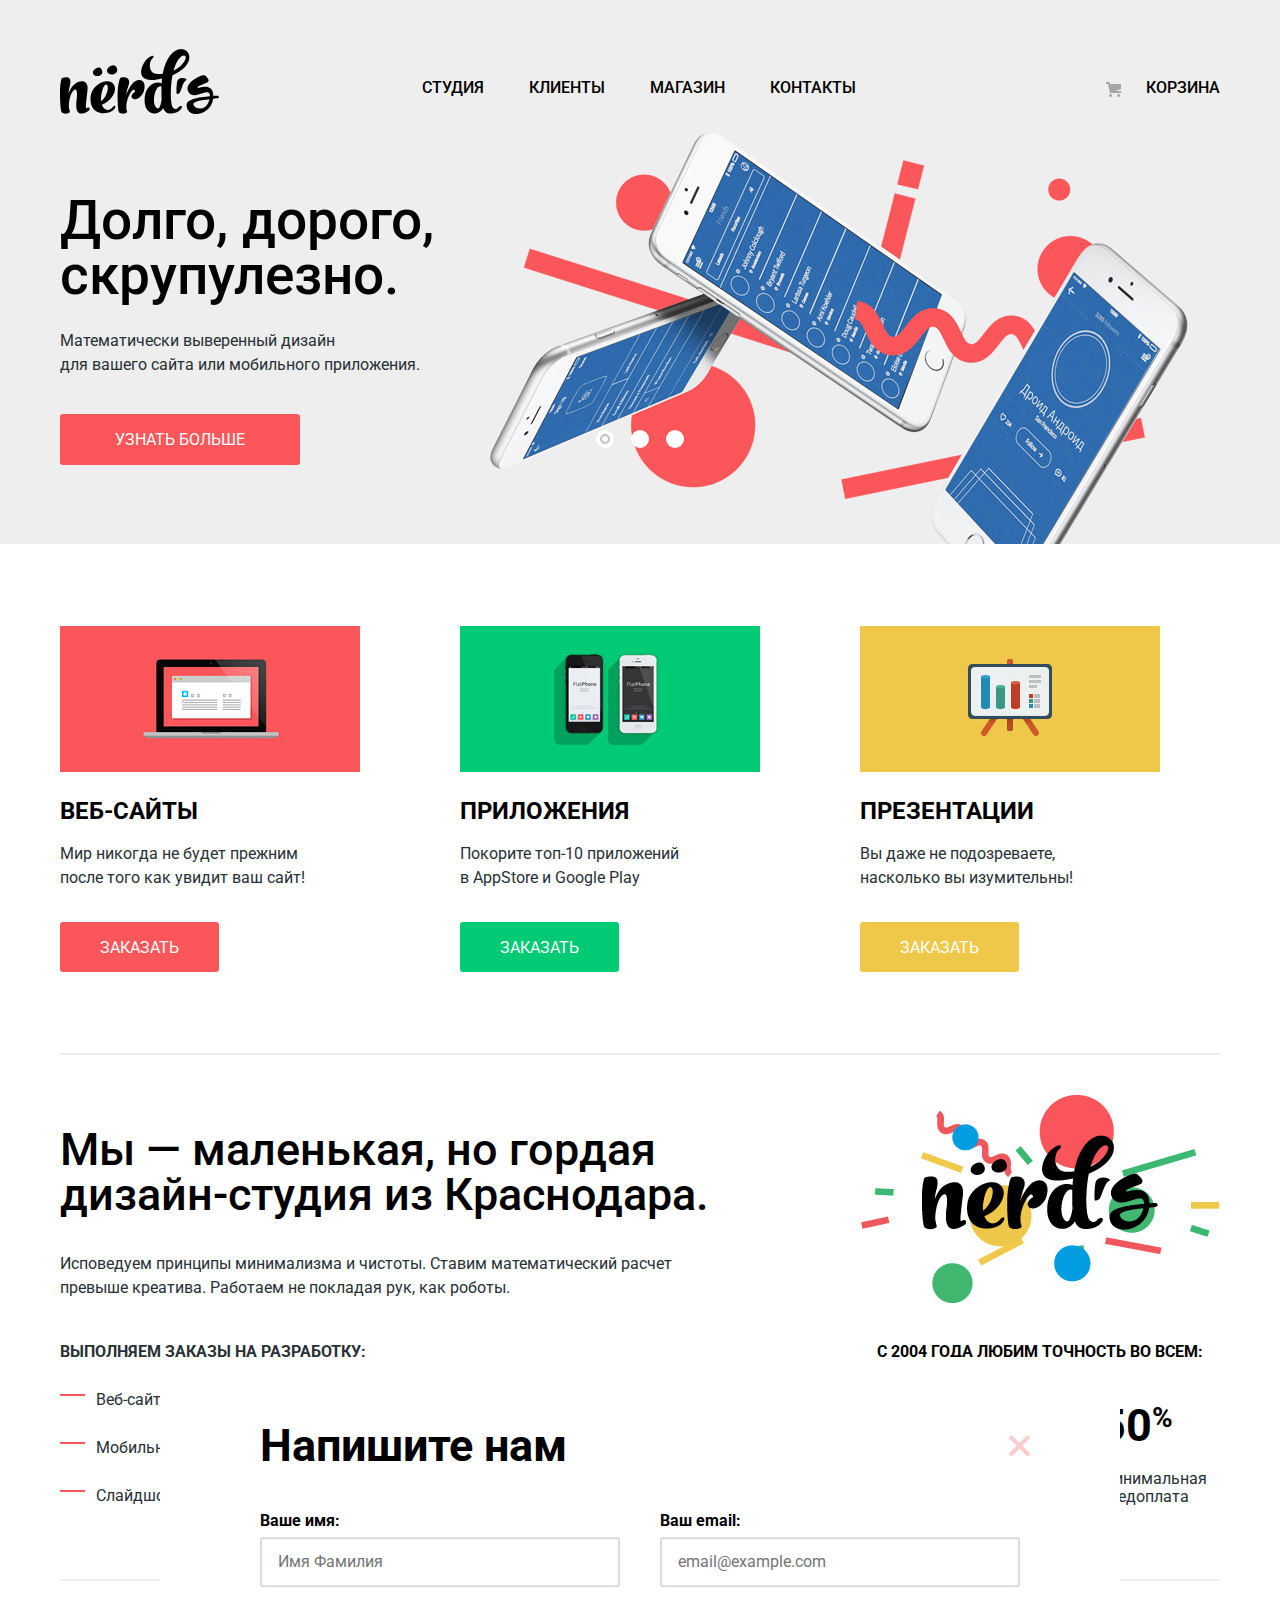
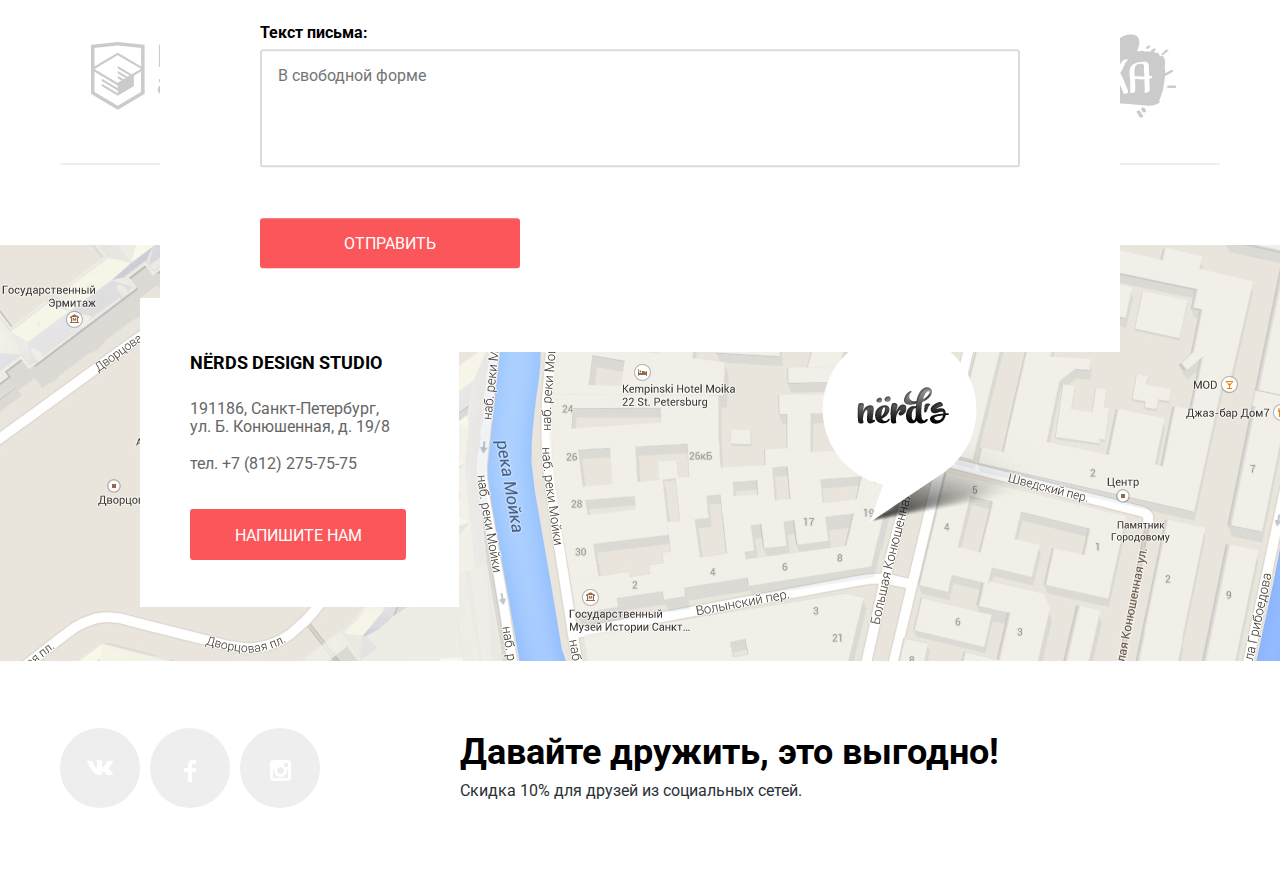
==== commit ba34e95d: "Update index.html" ====
--- a/index.html
+++ b/index.html
@@ -13,8 +13,7 @@
 
   <!--================ Google web fonts ================-->
   <link rel="preconnect" href="https://fonts.gstatic.com">
-  <link rel="stylesheet"
-    href="https://fonts.googleapis.com/css2?family=Roboto:ital,wght@0,400;0,500;0,700;1,400;1,500;1,700&display=swap">
+  <link href="https://fonts.googleapis.com/css2?family=Roboto:wght@400;500;700&display=swap" rel="stylesheet">
 
   <!--================ Vendor CSS ================-->
   <link href="css/normalize.min.css" rel="stylesheet">
@@ -87,9 +86,10 @@
           </div>
         </div>
         <ul class="slider-nav-list list-reset">
-          <li><button class="slider-nav-item slider-nav-item-active" type="button"></button></li>
-          <li><button class="slider-nav-item" type="button"></button></li>
-          <li><button class="slider-nav-item" type="button"></button></li>
+          <li><button class="slider-nav-item slider-nav-item-active" type="button"
+              aria-label="Переключение слайда"></button></li>
+          <li><button class="slider-nav-item" type="button" aria-label="Переключение слайда"></button></li>
+          <li><button class="slider-nav-item" type="button" aria-label="Переключение слайда"></button></li>
         </ul>
 
         <!--================ End Revslider ================-->
@@ -255,7 +255,7 @@
         </div>
         <button class="button button-send" type="submit">Отправить</button>
       </form>
-      <button class="popup-close" type="button"></button>
+      <button class="popup-close" type="button" aria-label="Закрыть попап"></button>
     </div>
   </section>
   <!--================ End Popup ================-->
--- a/css/style.min.css
+++ b/css/style.min.css
@@ -1 +1 @@
-:root{--basic-black:#000000;--basic-dark:#283136;--basic-grey:#eeeeee;--basic-extra-grey:#666666;--basic-extra-dark-grey:#444444;--basic-filter-range:#D7DCDF;--basic-white:#ffffff;--basic-green:#00CA74;--basic-yellow:#EFC849;--basic-red:#FB565A;--basic-red-hover:#E74246;--basic-red-active:#D7373B;--basic-green-hover:#00BC6C;--basic-green-active:#00AA62;--basic-yellow-hover:#EAB534;--basic-yellow-active:#E5A722;--basic-white-opacity:rgba(255, 255, 255, 0.3);--basic-black-opacity:rgba(0, 0, 0, 0.3);--basic-shadow:rgba(0, 1, 1, 0.1);--basic-extra-shadow:rgba(0, 0, 0, 0.4);--basic-product-box-shadow:rgba(0, 1, 1, 0.25);--basic-pagination-active:rgba(0, 1, 1, 0.1);--basic-grey-hover:#DFDFDF;--basic-grey-active:#D5D5D5;--basic-slider-nav:#C1C1C1}body{width:100%;margin:0 auto;padding:0;font-family:Roboto,Arial,sans-serif;font-size:16px;line-height:24px;font-weight:400;color:var(--basic-dark);background-color:var(--basic-white);display:-ms-grid;display:grid;-ms-grid-rows:-webkit-min-content 1fr -webkit-min-content;-ms-grid-rows:min-content 1fr min-content;grid-template-rows:-webkit-min-content 1fr -webkit-min-content;grid-template-rows:min-content 1fr min-content;-ms-flex-line-pack:start;align-content:start;min-height:100vh}a{text-decoration:none}img{max-width:100%;height:auto}*,::after,::before,html{-webkit-box-sizing:border-box;box-sizing:border-box}.visually-hidden{position:absolute;width:1px;height:1px;margin:-1px;border:0;padding:0;white-space:nowrap;-webkit-clip-path:inset(100%);clip-path:inset(100%);clip:rect(0 0 0 0);overflow:hidden}.list-reset{margin:0;padding:0;list-style:none}.container{width:1160px;margin:0 auto}.main-header{background-color:var(--basic-grey)}.main-header-logo:focus,.main-header-logo:hover{opacity:.7}.main-header-logo:active{opacity:.3}.site-navigation{display:-webkit-box;display:-ms-flexbox;display:flex;-ms-flex-wrap:wrap;flex-wrap:wrap;padding-top:25px}.site-navigation li{margin-right:45px;margin-bottom:17px}.site-navigation li:last-child{margin-right:0}.cart-link,.main-navigation{margin:0;padding:0;line-height:30px;font-weight:500;color:var(--basic-black);text-transform:uppercase;position:relative}.cart-link{display:-webkit-box;display:-ms-flexbox;display:flex;padding-top:25px;padding-left:46px;-webkit-transition:color .35s ease-in-out;-o-transition:color .35s ease-in-out;transition:color .35s ease-in-out}.cart-link::before{content:' ';background-image:url(../img/cart-icon.svg);background-size:cover;height:15px;width:15px;position:absolute;left:6px;top:34px}.main-header-menu{display:-ms-grid;display:grid;-ms-grid-columns:164px 198px 1fr 198px -webkit-min-content;-ms-grid-columns:164px 198px 1fr 198px min-content;grid-template-columns:164px 1fr -webkit-min-content;grid-template-columns:164px 1fr min-content;margin:0 auto;padding-top:48px;-webkit-column-gap:198px;-moz-column-gap:198px;column-gap:198px}.menu-active{padding-bottom:20px;border-bottom:2px solid var(--basic-red)}.site-navigation-current a:not([href]){border-bottom:1px solid var(--basic-red);padding-bottom:12px}.site-navigation a{color:var(--basic-black);-webkit-transition:color .35s ease-in-out;-o-transition:color .35s ease-in-out;transition:color .35s ease-in-out}.cart-link:focus,.cart-link:hover,.site-navigation a:focus,.site-navigation a:hover{color:var(--basic-red)}.cart-link:active,.site-navigation a:active{color:var(--basic-black);opacity:.3}.slider{position:relative}.slides-list{position:relative}.slide-title{color:var(--basic-black);font-weight:500;font-size:55px;line-height:55px;margin:0}.slide-item{position:relative;margin:0;padding-top:72px;padding-bottom:79px;padding-right:66%;background-color:var(--basic-grey);background-repeat:no-repeat;background-size:760px 431px;background-position:99% -7px;display:none}.slide-item-active{display:block}.slide-description{padding-bottom:27px;margin:0;padding-top:36px}.slide-img1 .slide-description{padding-bottom:37px;padding-top:26px}.slide-img1{background-image:url(../img/slide1.jpg)}.slide-img2{background-image:url(../img/slide2.jpg)}.slide-img3{background-image:url(../img/slide3.jpg)}.slider-nav-list{position:absolute;bottom:90px;left:50%;-webkit-transform:translate(-50%);-ms-transform:translate(-50%);transform:translate(-50%)}.slider-nav-list li{display:inline-block;vertical-align:top;margin-right:13px}.slider-nav-item{height:18px;width:18px;background-color:var(--basic-white);border-radius:50%;text-align:center;cursor:pointer;border:none;vertical-align:top}.slider-nav-list li:last-child{margin-right:0}.slider-nav-item-active:before{position:absolute;content:"";height:10px;width:10px;left:4px;top:4px;border-radius:50%;border:2px solid var(--basic-slider-nav)}.about{border-bottom:2px solid var(--basic-grey);padding-bottom:81px}.about-list{display:-ms-grid;display:grid;-ms-grid-columns:300px 100px 300px 100px 300px;grid-template-columns:300px 300px 300px;-webkit-column-gap:100px;-moz-column-gap:100px;column-gap:100px;padding-top:82px}.about-title{color:var(--basic-black);font-weight:700;font-size:24px;line-height:30px;margin:0;margin-top:17px;text-transform:uppercase}.button{display:inline-block;vertical-align:middle;text-align:center;color:var(--basic-white);vertical-align:middle;text-transform:uppercase;background-color:var(--basic-red);border:none;border-radius:3px;padding:17px 40px 15px 39px;cursor:pointer;-webkit-transition:background-color .35s ease-in-out;-o-transition:background-color .35s ease-in-out;transition:background-color .35s ease-in-out}.button:focus,.button:hover{background-color:var(--basic-red-hover)}.button:active{color:var(--basic-white-opacity);background-color:var(--basic-red-active);-webkit-box-shadow:inset 0 3px 0 var(--basic-shadow);box-shadow:inset 0 3px 0 var(--basic-shadow)}.feature-button{margin-top:16px;padding:14px 40px 12px 40px}.button-product{padding:17px 72px 15px 72px;position:absolute;bottom:44px}.button-yellow{background-color:var(--basic-yellow)}.button-yellow:focus,.button-yellow:hover{color:var(--basic-white);background-color:var(--basic-yellow-hover)}.button-yellow:active{color:var(--basic-white-opacity);background-color:var(--basic-yellow-active);-webkit-box-shadow:inset 0 3px 0 var(--basic-shadow);box-shadow:inset 0 3px 0 var(--basic-shadow)}.button-green{background-color:var(--basic-green)}.button-green:focus,.button-green:hover{color:var(--basic-white);background-color:var(--basic-green-hover)}.button-green:active{color:var(--basic-white-opacity);background-color:var(--basic-green-active);-webkit-box-shadow:inset 0 3px 0 var(--basic-shadow);box-shadow:inset 0 3px 0 var(--basic-shadow)}.button-contact{padding:15px 44px 12px 45px;margin-top:33px}.button-send{width:260px;margin-top:44px}.button-slide{padding:14px 55px 13px 55px}.button-filter{color:var(--basic-black);background-color:var(--basic-grey);padding:17px 88px 15px 88px}.button-filter:focus,.button-filter:hover{color:var(--basic-black);background-color:var(--basic-grey-hover)}.button-filter:active{color:var(--basic-black-opacity);background-color:var(--basic-grey-active);-webkit-box-shadow:inset 0 3px 0 var(--basic-shadow);box-shadow:inset 0 3px 0 var(--basic-shadow)}.features{display:-ms-grid;display:grid;-ms-grid-columns:2fr 140px 1fr;grid-template-columns:2fr 1fr;grid-gap:140px;margin:0 auto;padding:0;padding-top:40px;border-bottom:2px solid var(--basic-grey);padding-bottom:47px}.feature-title-small{padding:24px 0 8px 0}.feature-title{color:var(--basic-black);font-weight:500;font-size:45px;line-height:45px;margin-top:32px;margin-bottom:35px}.achievements p,.feature-title-small{font-weight:700;text-transform:uppercase}.features-list{position:relative}.features-list li{padding-left:11px}.features-list li::before{display:inline-block;vertical-align:middle;content:"";width:25px;height:2px;background:var(--basic-red);position:relative;left:-11px;top:-5px}.feature-item{padding-bottom:24px}.achievements p{color:var(--basic-black);padding-top:14px;text-align:center}.achievements-list dt{font-weight:700;font-size:45px;line-height:64px;text-align:left;color:var(--basic-black)}.achievements-list sup{font-size:62%}.achievements-list{width:360px;display:-ms-grid;display:grid;-ms-grid-columns:1fr 0 1fr 0 1fr;grid-template-columns:repeat(3,1fr);gap:12px 0;padding-top:14px}.achievements-list dt{-ms-grid-row:1;-ms-grid-row-span:1;grid-row:1/2}.achievements-list dd{line-height:18px;margin:0}.partners{margin:0 auto;padding:50px 0 35px 0;border-bottom:2px solid var(--basic-grey);margin-bottom:25px}.partner-item{display:-webkit-box;display:-ms-flexbox;display:flex;-webkit-box-pack:center;-ms-flex-pack:center;justify-content:center;-webkit-box-align:center;-ms-flex-align:center;align-items:center;position:relative}.partner-item img{opacity:.2;-webkit-transition:opacity .35s ease-in-out;-o-transition:opacity .35s ease-in-out;transition:opacity .35s ease-in-out}.partner-item:not(:last-child)::before{content:"";position:absolute;width:2px;height:52px;background:var(--basic-grey);right:-8%}.partner-item a:focus img,.partner-item a:hover img{opacity:1}.partner-item a:active img{opacity:.1}.partners-list{display:-ms-grid;display:grid;-ms-grid-columns:260px 40px 260px 40px 260px 40px 260px;grid-template-columns:repeat(4,260px);gap:40px;-webkit-box-align:center;-ms-flex-align:center;align-items:center}.footer-map-container{position:relative;max-width:1440px;margin:0 auto}.live-map iframe{width:100%}.footer-social{display:-ms-grid;display:grid;-ms-grid-columns:1fr 2fr;grid-template-columns:1fr 2fr;padding-top:67px}.footer-map{width:100%;height:416px;background-image:url(../img/map.jpg);background-color:var(--basic-grey-hover);background-repeat:no-repeat;background-size:cover}.live-map{position:absolute;top:0;left:0;z-index:2;width:100%}.footer-marker{content:"";position:absolute;top:87px;left:822px;z-index:1;background-image:url(../img/map-marker.png);background-repeat:no-repeat;background-size:cover;width:230px;height:190px}.footer-contacts{position:absolute;top:53px;left:140px;z-index:2;width:319px;background-color:var(--basic-white)}.footer-wrap{padding:50px 50px 47px 50px}.footer-title{color:var(--basic-black);font-weight:700;font-size:18px;line-height:30px;padding-bottom:15px;margin:0}.footer-address,.footer-phone{color:var(--basic-extra-grey);font-size:16px;line-height:18px;margin:0;margin-top:7px}.footer-address{margin-bottom:16px}.social-button a{display:block;height:80px;width:80px;background:var(--basic-grey);border-radius:50%;text-align:center;cursor:pointer;margin-right:10px;-webkit-transition:background .35s ease-in-out;-o-transition:background .35s ease-in-out;transition:background .35s ease-in-out}.social-button a:focus,.social-button a:hover{background:var(--basic-red)}.social-button a:active{background:var(--basic-red-active)}.social-button a:active svg{opacity:.3}.footer-text{margin-left:13px;margin-top:6px}.main-footer{position:relative;padding-top:55px;padding-bottom:52px}.footer-social h3{font-weight:700;font-size:36px;line-height:36px;color:var(--basic-black);margin:0}.footer-social p{line-height:22px;margin-top:10px}.footer-list{display:-webkit-box;display:-ms-flexbox;display:flex}.social-button svg{margin-top:32px}.popup{position:fixed;width:960px;margin:auto;left:50%;bottom:-100vh;-webkit-transform:translate(-50%,-50%);-ms-transform:translate(-50%,-50%);transform:translate(-50%,-50%);background:var(--basic-white);z-index:10;-webkit-box-shadow:0 20px 40px var(--basic-extra-shadow);box-shadow:0 20px 40px var(--basic-extra-shadow);-webkit-transition:bottom 1.35s ease-in-out;-o-transition:bottom 1.35s ease-in-out;transition:bottom 1.35s ease-in-out}.popup-wrap{padding:62px 100px 84px 100px;position:relative}.popup-wrap h2{margin:0;font-weight:700;font-size:45px;line-height:53px;color:var(--basic-black)}.popup form{padding-top:37px}.show-popup{bottom:-116px}.hide-popup{bottom:-100vh}.form-message label,.input-wrap label{line-height:18px;font-weight:700;color:var(--basic-black)}.input-wrap{width:360px}.form-line{display:-webkit-box;display:-ms-flexbox;display:flex;-webkit-box-pack:justify;-ms-flex-pack:justify;justify-content:space-between}.form-line input{width:360px;height:50px}.form-input,.form-message-field{border:2px solid var(--basic-filter-range);-webkit-box-sizing:border-box;box-sizing:border-box;border-radius:3px;padding:16px;margin-top:4px}.invalid-value{border:2px solid var(--basic-red);color:var(--basic-red)}.input-wrap input:focus{border:2px solid var(--basic-black);color:var(--basic-extra-dark-grey)}.form-message textarea:focus{border:2px solid var(--basic-black);color:var(--basic-extra-dark-grey)}.form-message{display:block;padding-top:34px}.form-message textarea{width:760px;height:118px;resize:none}.popup-close{position:absolute;right:90px;top:78px;width:21px;height:21px;background-image:url(../img/close-cross.svg);background-repeat:no-repeat;background-position:0 0;opacity:.3;cursor:pointer;border:none;background-color:#fff;-webkit-transition:opacity .35s ease-in-out;-o-transition:opacity .35s ease-in-out;transition:opacity .35s ease-in-out}.popup-close:focus,.popup-close:hover{opacity:1}.popup-close:active{opacity:.1}.product-page-wrap{display:-ms-grid;display:grid;-ms-grid-columns:260px 140px 1fr;grid-template-columns:260px 1fr;gap:140px;padding-top:37px}.page-title{padding-bottom:71px;padding-top:34px;margin:0}h1{font-weight:500;font-size:55px;line-height:55px;color:var(--basic-black);text-align:center}.product-title,.small-title{font-weight:700;font-size:18px;line-height:30px;color:var(--basic-black);text-transform:uppercase;opacity:1}.product-title{-webkit-transition:color .35s ease-in-out;-o-transition:color .35s ease-in-out;transition:color .35s ease-in-out}.product-title:focus,.product-title:hover{color:var(--basic-red);opacity:1}.product-title:active{color:var(--basic-black);opacity:.3}.sidebar{padding-top:18px}.range-filter{width:260px;margin-top:49px;margin-bottom:22px;position:relative}.range-control{height:80px;background-color:var(--basic-grey);border-radius:5px;margin-bottom:15px;padding-top:39px;padding-right:20px;padding-left:20px}.range-control .range-scale{height:2px;background:var(--basic-filter-range)}.range-control .range-bar{width:70%;height:2px;background:var(--basic-green)}.range-control .toggle{width:20px;height:20px;padding:0;border:8px solid var(--basic-white);background-color:var(--basic-extra-grey);border-radius:50%;-webkit-box-shadow:0 2px 1px 0 var(--basic-filter-range);box-shadow:0 2px 1px 0 var(--basic-filter-range);position:absolute;top:22%;cursor:pointer}.range-control .toggle-min{left:5%}.range-control .toggle-max{left:65%}.price-controls{display:-webkit-box;display:-ms-flexbox;display:flex;-webkit-box-pack:justify;-ms-flex-pack:justify;justify-content:space-between}.price-controls label{text-transform:uppercase}.price-controls input{width:80px;padding:10px;margin-left:10px;text-align:center;border:none;border-radius:5px;background:var(--basic-grey)}.filter fieldset{padding:0;margin:0;margin-bottom:30px;border:none}.fieldset-list{line-height:40px;padding-top:6px;padding-bottom:6px}.filter-input-checkbox:checked:focus+label::before,.filter-input:focus+label::before{opacity:1}.filter-input-radio:checked:focus+label::before,.filter-input-radio:focus+label::before{opacity:1}.products-filter li{color:var(--basic-black);font-size:14px;line-height:18px;text-transform:uppercase;text-align:center;display:inline;padding-right:20px}.products-filter li>:not(.products-filter-current){opacity:.3;color:var(--basic-black);-webkit-transition:opacity .35s ease-in-out;-o-transition:opacity .35s ease-in-out;transition:opacity .35s ease-in-out}.products-filter li>:not(.products-filter-current):hover{opacity:1}.products-filter{margin-top:20px}.filter-container{display:-ms-grid;display:grid;width:760px;-ms-grid-columns:1fr 40px 1fr;grid-template-columns:1fr 1fr;gap:40px;margin:0 auto;padding:0}.filter-option label{display:block;position:relative;cursor:pointer;-webkit-user-select:none;-moz-user-select:none;-ms-user-select:none;user-select:none}.filter-label{padding-left:35px}.filter-input-checkbox+label::before{content:"";position:absolute;left:0;top:7px;height:23px;width:25px;background-image:url(../img/checkbox-off.svg);background-repeat:no-repeat;background-position:0 0;opacity:.4}.filter-input-checkbox:checked+label::before{content:"";background-image:url(../img/checkbox-on.svg);opacity:.4}.filter-input-checkbox:checked:hover+label::before{opacity:1}.filter-input-checkbox:disabled+label{opacity:.1}.filter-input-radio+label::before{content:"";position:absolute;left:0;top:7px;height:25px;width:25px;background-image:url(../img/radio-off.svg);background-repeat:no-repeat;background-position:0 0;opacity:.4}.filter-label:hover::before{opacity:1}.filter-input-radio:checked+label::before{content:"";background-image:url(../img/radio-on.svg);opacity:.4}.filter-input-radio:disabled+label{opacity:.3}.sort-main{display:-webkit-box;display:-ms-flexbox;display:flex;-webkit-box-pack:justify;-ms-flex-pack:justify;justify-content:space-between}.products-filter-sort{display:-webkit-box;display:-ms-flexbox;display:flex;-webkit-box-align:center;-ms-flex-align:center;align-items:center;width:40px;-webkit-box-pack:justify;-ms-flex-pack:justify;justify-content:space-between}.filter-sort a>svg{opacity:.3;-webkit-transition:opacity .35s ease-in-out;-o-transition:opacity .35s ease-in-out;transition:opacity .35s ease-in-out}.filter-sort a>svg:hover{opacity:1}.filter-sort-active a>svg{opacity:1}.products-wrap{display:-ms-grid;display:grid;width:760px;-ms-grid-rows:auto 1fr auto;grid-template-rows:auto 1fr auto}.products-container{padding-top:32px}.products-list{display:-ms-grid;display:grid;width:760px;-ms-grid-columns:1fr 40px 1fr;grid-template-columns:1fr 1fr;margin-bottom:25px;gap:30px 40px}.product-item{width:358px;min-height:619px;position:relative;border-radius:5px;overflow:hidden}.product-details{background:var(--basic-grey);display:-webkit-box;display:-ms-flexbox;display:flex;overflow:auto;max-height:100%;-webkit-box-orient:vertical;-webkit-box-direction:normal;-ms-flex-direction:column;flex-direction:column;-webkit-box-pack:center;-ms-flex-pack:center;justify-content:center;-webkit-box-align:center;-ms-flex-align:center;align-items:center;padding:20px 40px 100px 40px;position:absolute;bottom:-100%;-webkit-transition:bottom .9s ease-in-out;-o-transition:bottom .9s ease-in-out;transition:bottom .9s ease-in-out}.product-content{overflow:auto}.product-item:hover .product-details{bottom:0}.product-item:hover{-webkit-box-shadow:0 6px 15px var(--basic-product-box-shadow);box-shadow:0 6px 15px var(--basic-product-box-shadow);-webkit-transition:box-shadow .9s ease-in-out;-o-transition:box-shadow .9s ease-in-out;-webkit-transition:-webkit-box-shadow .9s ease-in-out;transition:-webkit-box-shadow .9s ease-in-out;transition:box-shadow .9s ease-in-out;transition:box-shadow .9s ease-in-out,-webkit-box-shadow .9s ease-in-out}.product-content p{margin-bottom:30px;margin-top:13px}.product-img{display:-ms-grid;display:grid;-ms-grid-rows:auto 1fr;grid-template-rows:auto 1fr}.product-img svg{opacity:.12;-webkit-transition:opacity .35s ease-in-out;-o-transition:opacity .35s ease-in-out;transition:opacity .35s ease-in-out}.product-item:hover .product-img svg{opacity:1}.product-content p,.product-title p{line-height:18px;text-align:center}.pagination-list{padding-top:30px}.pagination-list li{display:inline-block;vertical-align:middle;text-align:center;margin-right:7px;margin-bottom:7px;text-transform:uppercase}.pagination-item a{color:var(--basic-black);background-color:var(--basic-grey);width:50px;min-height:50px;display:-webkit-box;display:-ms-flexbox;display:flex;-webkit-box-pack:center;-ms-flex-pack:center;justify-content:center;-webkit-box-align:center;-ms-flex-align:center;align-items:center;border-radius:3px;-webkit-transition:background-color .35s ease-in-out;-o-transition:background-color .35s ease-in-out;transition:background-color .35s ease-in-out}.pagination-list li:last-child a{width:260px}.pagination-item a:focus,.pagination-item a:hover{background-color:var(--basic-grey-hover)}.pagination-item a:active{background-color:var(--basic-grey-active);-webkit-box-shadow:inset 0 3px 0 var(--basic-pagination-active);box-shadow:inset 0 3px 0 var(--basic-pagination-active)}.pagination-item-current a,.pagination-item-current a:active,.pagination-item-current a:focus,.pagination-item-current a:hover{color:var(--basic-black);background-color:var(--basic-white);border:3px solid var(--basic-grey-active);-webkit-box-sizing:border-box;box-sizing:border-box;border-radius:3px}
+:root{--basic-black:#000000;--basic-dark:#283136;--basic-grey:#eeeeee;--basic-extra-grey:#666666;--basic-extra-dark-grey:#444444;--basic-input-hover:#B4B9BB;--basic-filter-range:#D7DCDF;--basic-white:#ffffff;--basic-green:#00CA74;--basic-yellow:#EFC849;--basic-red:#FB565A;--basic-red-hover:#E74246;--basic-red-active:#D7373B;--basic-green-hover:#00BC6C;--basic-green-active:#00AA62;--basic-yellow-hover:#EAB534;--basic-yellow-active:#E5A722;--basic-white-opacity:rgba(255, 255, 255, 0.3);--basic-black-opacity:rgba(0, 0, 0, 0.3);--basic-shadow:rgba(0, 1, 1, 0.1);--basic-extra-shadow:rgba(0, 0, 0, 0.4);--basic-product-box-shadow:rgba(0, 1, 1, 0.25);--basic-pagination-active:rgba(0, 1, 1, 0.1);--basic-grey-hover:#DFDFDF;--basic-grey-active:#D5D5D5;--basic-slider-nav:#C1C1C1}body{width:100%;margin:0 auto;padding:0;font-family:Roboto,Arial,sans-serif;font-size:16px;line-height:24px;font-weight:400;color:var(--basic-dark);background-color:var(--basic-white);display:-ms-grid;display:grid;-ms-grid-rows:-webkit-min-content 1fr -webkit-min-content;-ms-grid-rows:min-content 1fr min-content;grid-template-rows:-webkit-min-content 1fr -webkit-min-content;grid-template-rows:min-content 1fr min-content;-ms-flex-line-pack:start;align-content:start;min-height:100vh}a{text-decoration:none}img{max-width:100%;height:auto}*,::after,::before,html{-webkit-box-sizing:border-box;box-sizing:border-box}.visually-hidden{position:absolute;width:1px;height:1px;margin:-1px;border:0;padding:0;white-space:nowrap;-webkit-clip-path:inset(100%);clip-path:inset(100%);clip:rect(0 0 0 0);overflow:hidden}.list-reset{margin:0;padding:0;list-style:none}.container{width:1160px;margin:0 auto}.main-header{background-color:var(--basic-grey)}.main-header-logo:focus,.main-header-logo:hover{opacity:.7}.main-header-logo:active{opacity:.3}.site-navigation{display:-webkit-box;display:-ms-flexbox;display:flex;-ms-flex-wrap:wrap;flex-wrap:wrap;padding-top:25px}.site-navigation li{margin-right:45px;margin-bottom:17px}.site-navigation li:last-child{margin-right:0}.cart-link,.main-navigation{margin:0;padding:0;line-height:30px;font-weight:500;color:var(--basic-black);text-transform:uppercase;position:relative}.cart-link{display:-webkit-box;display:-ms-flexbox;display:flex;padding-top:25px;padding-left:46px;-webkit-transition:color .35s ease-in-out;-o-transition:color .35s ease-in-out;transition:color .35s ease-in-out}.cart-link::before{content:' ';background-image:url(../img/cart-icon.svg);background-size:cover;height:15px;width:15px;position:absolute;left:6px;top:34px}.main-header-menu{display:-ms-grid;display:grid;-ms-grid-columns:164px 198px 1fr 198px -webkit-min-content;-ms-grid-columns:164px 198px 1fr 198px min-content;grid-template-columns:164px 1fr -webkit-min-content;grid-template-columns:164px 1fr min-content;margin:0 auto;padding-top:48px;-webkit-column-gap:198px;-moz-column-gap:198px;column-gap:198px}.menu-active{padding-bottom:20px;border-bottom:2px solid var(--basic-red)}.site-navigation-current a:not([href]){border-bottom:1px solid var(--basic-red);padding-bottom:12px}.site-navigation a{color:var(--basic-black);-webkit-transition:color .35s ease-in-out;-o-transition:color .35s ease-in-out;transition:color .35s ease-in-out}.cart-link:focus,.cart-link:hover,.site-navigation a:focus,.site-navigation a:hover{color:var(--basic-red)}.cart-link:active,.site-navigation a:active{color:var(--basic-black);opacity:.3}.slider{position:relative}.slides-list{position:relative}.slide-title{color:var(--basic-black);font-weight:500;font-size:55px;line-height:55px;margin:0}.slide-item{position:relative;margin:0;padding-top:72px;padding-bottom:79px;padding-right:66%;background-color:var(--basic-grey);background-repeat:no-repeat;background-size:760px 431px;background-position:99% -7px;display:none}.slide-item-active{display:block}.slide-description{padding-bottom:27px;margin:0;padding-top:36px}.slide-img1 .slide-description{padding-bottom:37px;padding-top:26px}.slide-img1{background-image:url(../img/slide1.jpg)}.slide-img2{background-image:url(../img/slide2.jpg)}.slide-img3{background-image:url(../img/slide3.jpg)}.slider-nav-list{position:absolute;bottom:90px;left:50%;-webkit-transform:translate(-50%);-ms-transform:translate(-50%);transform:translate(-50%)}.slider-nav-list li{display:inline-block;vertical-align:top;margin-right:13px}.slider-nav-item{height:18px;width:18px;background-color:var(--basic-white);border-radius:50%;text-align:center;cursor:pointer;border:none;vertical-align:top}.slider-nav-list li:last-child{margin-right:0}.slider-nav-item-active:before{position:absolute;content:"";height:10px;width:10px;left:4px;top:4px;border-radius:50%;border:2px solid var(--basic-slider-nav)}.about{border-bottom:2px solid var(--basic-grey);padding-bottom:21px}.about-list{display:-ms-grid;display:grid;-ms-grid-columns:300px 100px 300px 100px 300px;grid-template-columns:300px 300px 300px;-webkit-column-gap:100px;-moz-column-gap:100px;column-gap:100px;padding-top:82px}.about-item{padding-bottom:60px}.about-title{color:var(--basic-black);font-weight:700;font-size:24px;line-height:30px;margin:0;margin-top:17px;text-transform:uppercase}.button{display:inline-block;vertical-align:middle;text-align:center;color:var(--basic-white);vertical-align:middle;text-transform:uppercase;background-color:var(--basic-red);border:none;border-radius:3px;padding:17px 40px 15px 39px;cursor:pointer;-webkit-transition:background-color .35s ease-in-out;-o-transition:background-color .35s ease-in-out;transition:background-color .35s ease-in-out}.button:focus,.button:hover{background-color:var(--basic-red-hover)}.button:active{color:var(--basic-white-opacity);background-color:var(--basic-red-active);-webkit-box-shadow:inset 0 3px 0 var(--basic-shadow);box-shadow:inset 0 3px 0 var(--basic-shadow)}.feature-button{margin-top:16px;padding:14px 40px 12px 40px}.button-product{padding:17px 72px 15px 72px;position:absolute;bottom:44px}.button-yellow{background-color:var(--basic-yellow)}.button-yellow:focus,.button-yellow:hover{color:var(--basic-white);background-color:var(--basic-yellow-hover)}.button-yellow:active{color:var(--basic-white-opacity);background-color:var(--basic-yellow-active);-webkit-box-shadow:inset 0 3px 0 var(--basic-shadow);box-shadow:inset 0 3px 0 var(--basic-shadow)}.button-green{background-color:var(--basic-green)}.button-green:focus,.button-green:hover{color:var(--basic-white);background-color:var(--basic-green-hover)}.button-green:active{color:var(--basic-white-opacity);background-color:var(--basic-green-active);-webkit-box-shadow:inset 0 3px 0 var(--basic-shadow);box-shadow:inset 0 3px 0 var(--basic-shadow)}.button-contact{padding:15px 44px 12px 45px;margin-top:33px}.button-send{width:260px;margin-top:44px}.button-slide{padding:14px 55px 13px 55px}.button-filter{color:var(--basic-black);background-color:var(--basic-grey);padding:17px 88px 15px 88px}.button-filter:focus,.button-filter:hover{color:var(--basic-black);background-color:var(--basic-grey-hover)}.button-filter:active{color:var(--basic-black-opacity);background-color:var(--basic-grey-active);-webkit-box-shadow:inset 0 3px 0 var(--basic-shadow);box-shadow:inset 0 3px 0 var(--basic-shadow)}.features{display:-ms-grid;display:grid;-ms-grid-columns:2fr 140px 1fr;grid-template-columns:2fr 1fr;grid-gap:140px;margin:0 auto;padding:0;padding-top:40px;border-bottom:2px solid var(--basic-grey);padding-bottom:47px}.feature-title-small{padding:24px 0 8px 0}.feature-title{color:var(--basic-black);font-weight:500;font-size:45px;line-height:45px;margin-top:32px;margin-bottom:35px}.achievements p,.feature-title-small{font-weight:700;text-transform:uppercase}.features-list{position:relative}.features-list li{padding-left:11px}.features-list li::before{display:inline-block;vertical-align:middle;content:"";width:25px;height:2px;background:var(--basic-red);position:relative;left:-11px;top:-5px}.feature-item{padding-bottom:24px}.achievements p{color:var(--basic-black);padding-top:14px;text-align:center}.achievements-list dt{font-weight:700;font-size:45px;line-height:64px;text-align:left;color:var(--basic-black)}.achievements-list sup{font-size:62%}.achievements-list{width:360px;display:-ms-grid;display:grid;-ms-grid-columns:1fr 0 1fr 0 1fr;grid-template-columns:repeat(3,1fr);gap:12px 0;padding-top:14px}.achievements-list dt{-ms-grid-row:1;-ms-grid-row-span:1;grid-row:1/2}.achievements-list dd{line-height:18px;margin:0}.partners{margin:0 auto;padding:50px 0 35px 0;border-bottom:2px solid var(--basic-grey);margin-bottom:25px}.partner-item{display:-webkit-box;display:-ms-flexbox;display:flex;-webkit-box-pack:center;-ms-flex-pack:center;justify-content:center;-webkit-box-align:center;-ms-flex-align:center;align-items:center;position:relative}.partner-item:not(:nth-child(4n))::before{content:"";position:absolute;width:2px;height:52px;background:var(--basic-grey);right:-8%}.partner-item a{opacity:.2;-webkit-transition:opacity .35s ease-in-out;-o-transition:opacity .35s ease-in-out;transition:opacity .35s ease-in-out}.partner-item a:focus,.partner-item a:hover{opacity:1}.partner-item a:active{opacity:.1}.partners-list{display:-ms-grid;display:grid;-ms-grid-columns:260px 40px 260px 40px 260px 40px 260px;grid-template-columns:repeat(4,260px);gap:40px;-webkit-box-align:center;-ms-flex-align:center;align-items:center}.footer-map-container{position:relative;max-width:1440px;margin:0 auto}.live-map iframe{width:100%}.footer-social{display:-ms-grid;display:grid;-ms-grid-columns:1fr 2fr;grid-template-columns:1fr 2fr;padding-top:67px}.footer-map{width:100%;height:416px;background-image:url(../img/map.jpg);background-color:var(--basic-grey-hover);background-repeat:no-repeat;background-size:cover}.live-map{position:absolute;top:0;left:0;z-index:2;width:100%}.footer-marker{content:"";position:absolute;top:87px;left:822px;z-index:1;background-image:url(../img/map-marker.png);background-repeat:no-repeat;background-size:cover;width:230px;height:190px}.footer-contacts{position:absolute;top:53px;left:140px;z-index:2;width:319px;background-color:var(--basic-white)}.footer-wrap{padding:50px 50px 47px 50px}.footer-title{color:var(--basic-black);font-weight:700;font-size:18px;line-height:30px;padding-bottom:15px;margin:0}.footer-address,.footer-phone{color:var(--basic-extra-grey);font-size:16px;line-height:18px;margin:0;margin-top:7px}.footer-address{margin-bottom:16px}.social-button a{display:block;height:80px;width:80px;background:var(--basic-grey);border-radius:50%;text-align:center;cursor:pointer;margin-right:10px;-webkit-transition:background .35s ease-in-out;-o-transition:background .35s ease-in-out;transition:background .35s ease-in-out}.social-button a:focus,.social-button a:hover{background:var(--basic-red)}.social-button a:active{background:var(--basic-red-active)}.social-button a:active{opacity:.3}.footer-text{margin-left:13px;margin-top:6px}.main-footer{position:relative;padding-top:55px;padding-bottom:52px}.footer-social h3{font-weight:700;font-size:36px;line-height:36px;color:var(--basic-black);margin:0}.footer-social p{line-height:22px;margin-top:10px}.footer-list{display:-webkit-box;display:-ms-flexbox;display:flex}.social-button svg{margin-top:32px}.popup{position:fixed;width:960px;margin:auto;left:50%;bottom:-150%;-webkit-transform:translate(-50%,-50%);-ms-transform:translate(-50%,-50%);transform:translate(-50%,-50%);background:var(--basic-white);z-index:10}.popup-wrap{padding:62px 100px 84px 100px;position:relative}.popup-wrap h2{margin:0;font-weight:700;font-size:45px;line-height:53px;color:var(--basic-black)}.popup form{padding-top:37px}.form-message label,.input-wrap label{line-height:18px;font-weight:700;color:var(--basic-black)}.input-wrap{width:360px}.form-line{display:-webkit-box;display:-ms-flexbox;display:flex;-webkit-box-pack:justify;-ms-flex-pack:justify;justify-content:space-between}.form-line input{width:360px;height:50px}.form-input,.form-message-field{border:2px solid var(--basic-filter-range);-webkit-box-sizing:border-box;box-sizing:border-box;border-radius:3px;padding:16px;margin-top:4px}.invalid-value{border:2px solid var(--basic-red);color:var(--basic-red)}.input-wrap input:focus{border:2px solid var(--basic-black);color:var(--basic-extra-dark-grey)}.input-wrap input:hover{border:2px solid var(--basic-input-hover)}.form-message textarea:focus{border:2px solid var(--basic-black);color:var(--basic-extra-dark-grey)}.form-message textarea:hover{border:2px solid var(--basic-input-hover)}.form-message{display:block;padding-top:34px}.form-message textarea{width:760px;height:118px;resize:none}.popup-close{position:absolute;right:90px;top:78px;width:21px;height:21px;background-image:url(../img/close-cross.svg);background-repeat:no-repeat;background-position:0 0;opacity:.3;cursor:pointer;border:none;background-color:#fff;-webkit-transition:opacity .35s ease-in-out;-o-transition:opacity .35s ease-in-out;transition:opacity .35s ease-in-out}.popup-close:focus,.popup-close:hover{opacity:1}.popup-close:active{opacity:.1}.product-page-wrap{display:-ms-grid;display:grid;-ms-grid-columns:260px 140px 1fr;grid-template-columns:260px 1fr;gap:140px;padding-top:37px}.page-title{padding-bottom:71px;padding-top:34px;margin:0}.slider h1{font-weight:500;font-size:55px;line-height:55px;color:var(--basic-black);text-align:center}.product-title,.small-title{font-weight:700;font-size:18px;line-height:30px;color:var(--basic-black);text-transform:uppercase;opacity:1}.product-title{-webkit-transition:color .35s ease-in-out;-o-transition:color .35s ease-in-out;transition:color .35s ease-in-out}.product-title:focus,.product-title:hover{color:var(--basic-red);opacity:1}.product-title:active{color:var(--basic-black);opacity:.3}.sidebar{padding-top:18px}.range-filter{width:260px;margin-top:49px;margin-bottom:22px;position:relative}.range-control{height:80px;background-color:var(--basic-grey);border-radius:5px;margin-bottom:15px;padding-top:39px;padding-right:20px;padding-left:20px}.range-control .range-scale{height:2px;background:var(--basic-filter-range)}.range-control .range-bar{width:70%;height:2px;background:var(--basic-green)}.range-control .toggle{width:20px;height:20px;padding:0;border:8px solid var(--basic-white);background-color:var(--basic-extra-grey);border-radius:50%;-webkit-box-shadow:0 2px 1px 0 var(--basic-filter-range);box-shadow:0 2px 1px 0 var(--basic-filter-range);position:absolute;top:22%;cursor:pointer}.range-control .toggle-min{left:5%}.range-control .toggle-max{left:65%}.price-controls{display:-webkit-box;display:-ms-flexbox;display:flex;-webkit-box-pack:justify;-ms-flex-pack:justify;justify-content:space-between}.price-controls label{text-transform:uppercase}.price-controls input{width:80px;padding:10px;margin-left:10px;text-align:center;border:none;border-radius:5px;background:var(--basic-grey)}.filter fieldset{padding:0;margin:0;margin-bottom:30px;border:none}.fieldset-list{line-height:40px;padding-top:6px;padding-bottom:6px}.filter-input-checkbox:checked:focus+label::before,.filter-input:focus+label::before{opacity:1}.filter-input-radio:checked:focus+label::before,.filter-input-radio:focus+label::before{opacity:1}.products-filter li{color:var(--basic-black);font-size:14px;line-height:18px;text-transform:uppercase;text-align:center;display:inline;padding-right:20px}.products-filter li>:not(.products-filter-current){opacity:.3;color:var(--basic-black);-webkit-transition:opacity .35s ease-in-out;-o-transition:opacity .35s ease-in-out;transition:opacity .35s ease-in-out}.products-filter li>:not(.products-filter-current):hover{opacity:1}.products-filter{margin-top:20px}.filter-container{display:-ms-grid;display:grid;width:760px;-ms-grid-columns:1fr 40px 1fr;grid-template-columns:1fr 1fr;gap:40px;margin:0 auto;padding:0}.filter-option label{display:block;position:relative;cursor:pointer;-webkit-user-select:none;-moz-user-select:none;-ms-user-select:none;user-select:none}.filter-label{padding-left:35px}.filter-input-checkbox+label::before{content:"";position:absolute;left:0;top:7px;height:23px;width:25px;background-image:url(../img/checkbox-off.svg);background-repeat:no-repeat;background-position:0 0;opacity:.4}.filter-input-checkbox:checked+label::before{content:"";background-image:url(../img/checkbox-on.svg);opacity:.4}.filter-input-checkbox:checked:hover+label::before{opacity:1}.filter-input-checkbox:disabled+label{opacity:.1}.filter-input-radio+label::before{content:"";position:absolute;left:0;top:7px;height:25px;width:25px;background-image:url(../img/radio-off.svg);background-repeat:no-repeat;background-position:0 0;opacity:.4}.filter-label:hover::before{opacity:1}.filter-input-radio:checked+label::before{content:"";background-image:url(../img/radio-on.svg);opacity:.4}.filter-input-radio:disabled+label{opacity:.3}.sort-main{display:-webkit-box;display:-ms-flexbox;display:flex;-webkit-box-pack:justify;-ms-flex-pack:justify;justify-content:space-between}.products-filter-sort{display:-webkit-box;display:-ms-flexbox;display:flex;-webkit-box-align:center;-ms-flex-align:center;align-items:center;width:40px;-webkit-box-pack:justify;-ms-flex-pack:justify;justify-content:space-between}.filter-sort a>svg{opacity:.3;-webkit-transition:opacity .35s ease-in-out;-o-transition:opacity .35s ease-in-out;transition:opacity .35s ease-in-out}.filter-sort a>svg:hover{opacity:1}.filter-sort-active a>svg{opacity:1}.products-wrap{display:-ms-grid;display:grid;width:760px;-ms-grid-rows:auto 1fr auto;grid-template-rows:auto 1fr auto}.products-container{padding-top:32px}.products-list{display:-ms-grid;display:grid;width:760px;-ms-grid-columns:1fr 40px 1fr;grid-template-columns:1fr 1fr;margin-bottom:25px;gap:30px 40px}.product-item{width:358px;min-height:619px;position:relative;border-radius:5px;overflow:hidden}.product-details{background:var(--basic-grey);display:-webkit-box;display:-ms-flexbox;display:flex;overflow:auto;max-height:100%;-webkit-box-orient:vertical;-webkit-box-direction:normal;-ms-flex-direction:column;flex-direction:column;-webkit-box-pack:center;-ms-flex-pack:center;justify-content:center;-webkit-box-align:center;-ms-flex-align:center;align-items:center;padding:20px 40px 100px 40px;position:absolute;bottom:-100%;-webkit-transition:bottom .9s ease-in-out;-o-transition:bottom .9s ease-in-out;transition:bottom .9s ease-in-out}.product-content{overflow:auto}.product-item:focus-within .product-details,.product-item:hover .product-details{bottom:0}.product-item:hover{-webkit-box-shadow:0 6px 15px var(--basic-product-box-shadow);box-shadow:0 6px 15px var(--basic-product-box-shadow);-webkit-transition:box-shadow .9s ease-in-out;-o-transition:box-shadow .9s ease-in-out;-webkit-transition:-webkit-box-shadow .9s ease-in-out;transition:-webkit-box-shadow .9s ease-in-out;transition:box-shadow .9s ease-in-out;transition:box-shadow .9s ease-in-out,-webkit-box-shadow .9s ease-in-out}.product-content p{margin-bottom:30px;margin-top:13px}.product-img{display:-ms-grid;display:grid;-ms-grid-rows:auto 1fr;grid-template-rows:auto 1fr}.product-img svg{opacity:.12;-webkit-transition:opacity .35s ease-in-out;-o-transition:opacity .35s ease-in-out;transition:opacity .35s ease-in-out}.product-img:hover svg{opacity:1}.product-content p,.product-title p{line-height:18px;text-align:center}.pagination-list{padding-top:30px}.pagination-list li{display:inline-block;vertical-align:middle;text-align:center;margin-right:7px;margin-bottom:7px;text-transform:uppercase}.pagination-item a{color:var(--basic-black);background-color:var(--basic-grey);width:50px;min-height:50px;display:-webkit-box;display:-ms-flexbox;display:flex;-webkit-box-pack:center;-ms-flex-pack:center;justify-content:center;-webkit-box-align:center;-ms-flex-align:center;align-items:center;border-radius:3px;-webkit-transition:background-color .35s ease-in-out;-o-transition:background-color .35s ease-in-out;transition:background-color .35s ease-in-out}.pagination-item:last-child a{width:260px}.pagination-item a:focus,.pagination-item a:hover{background-color:var(--basic-grey-hover)}.pagination-item a:active{background-color:var(--basic-grey-active);-webkit-box-shadow:inset 0 3px 0 var(--basic-pagination-active);box-shadow:inset 0 3px 0 var(--basic-pagination-active)}.pagination-item-current a,.pagination-item-current a:active,.pagination-item-current a:focus,.pagination-item-current a:hover{color:var(--basic-black);background-color:var(--basic-white);border:3px solid var(--basic-grey-active);-webkit-box-sizing:border-box;box-sizing:border-box;border-radius:3px}